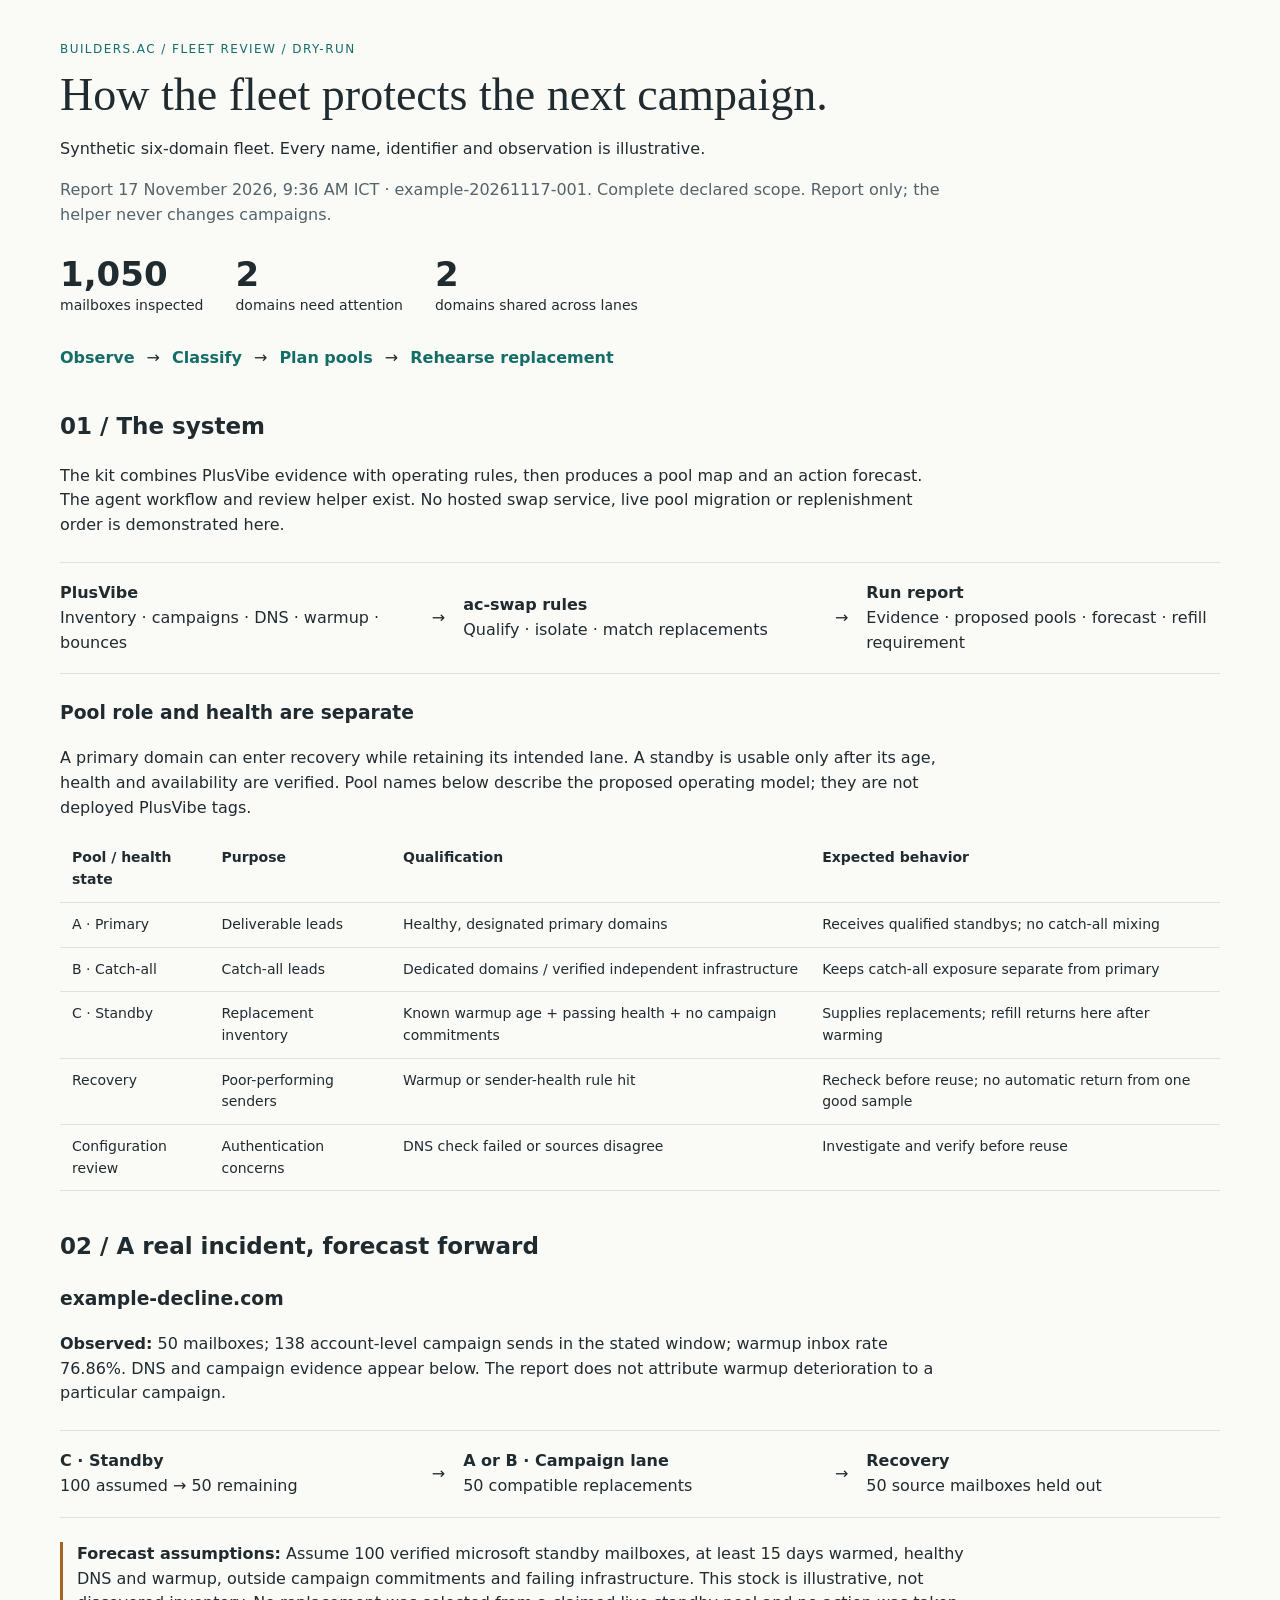
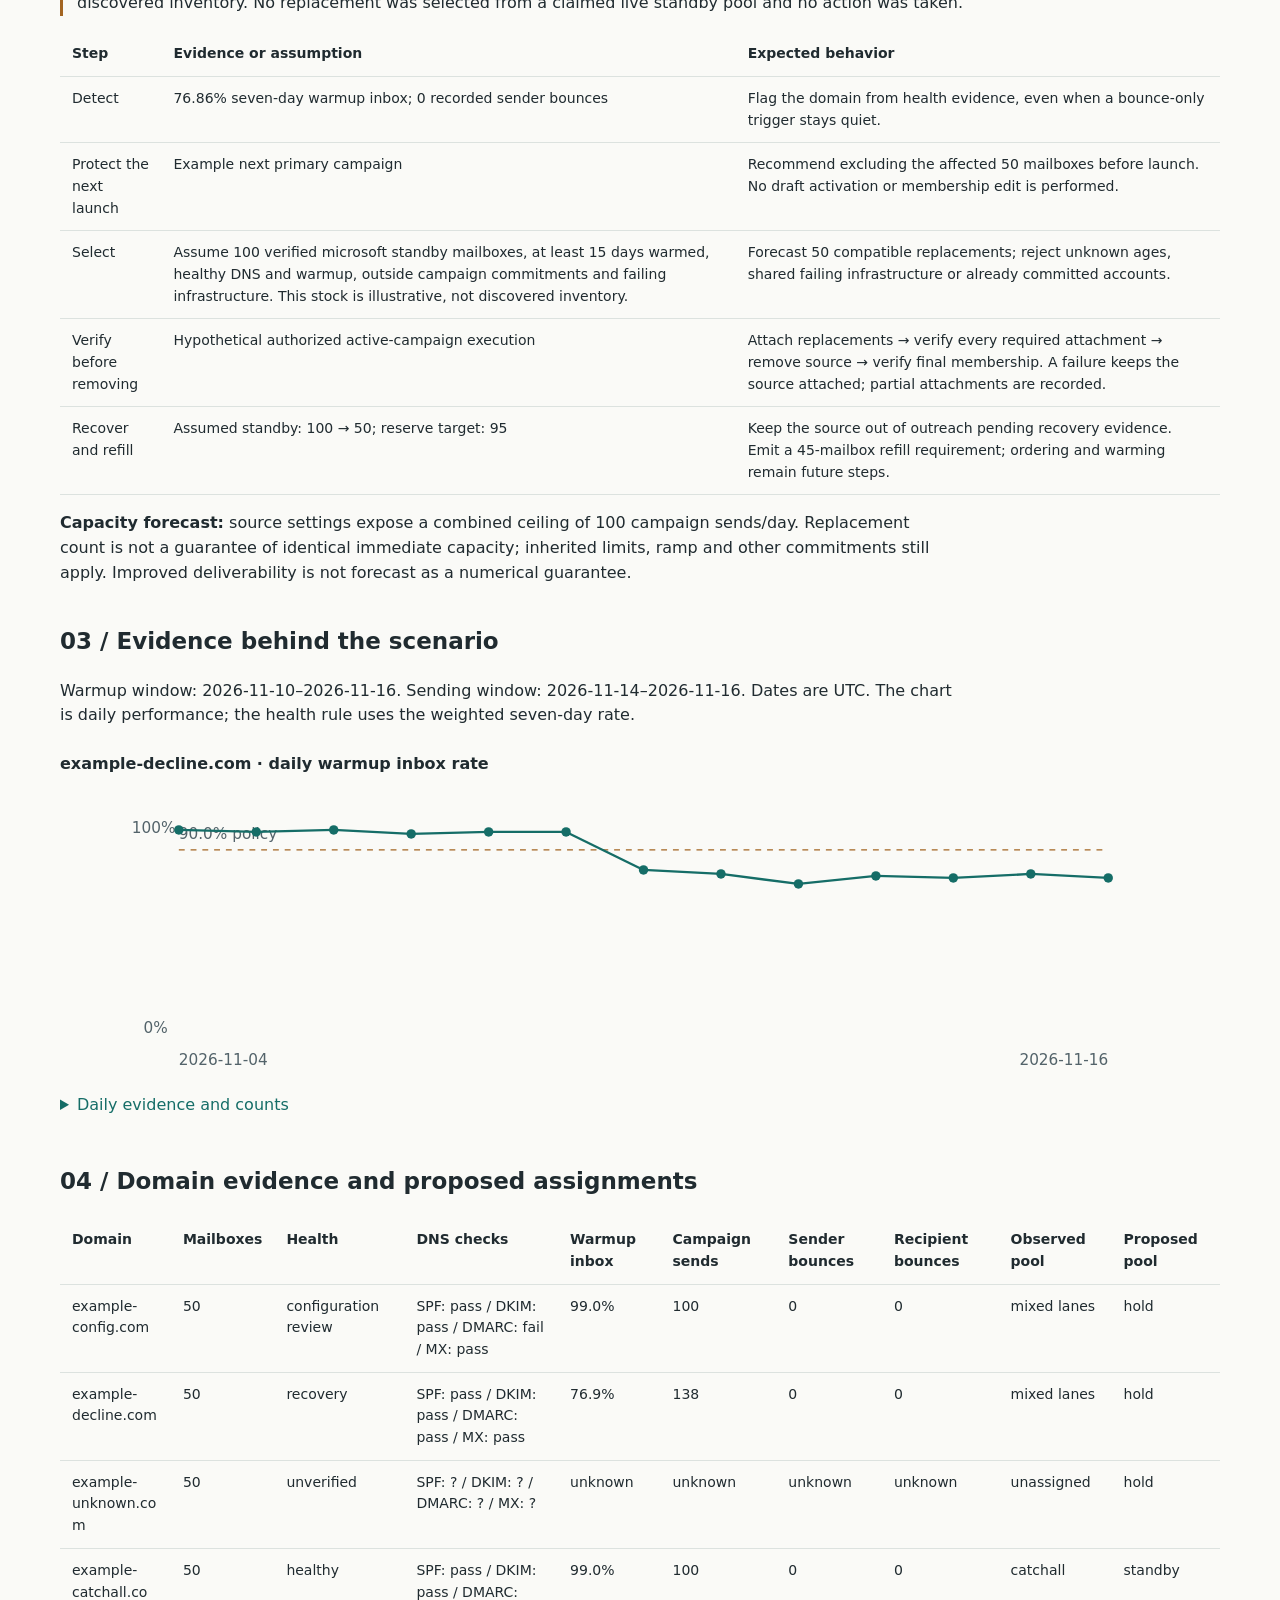
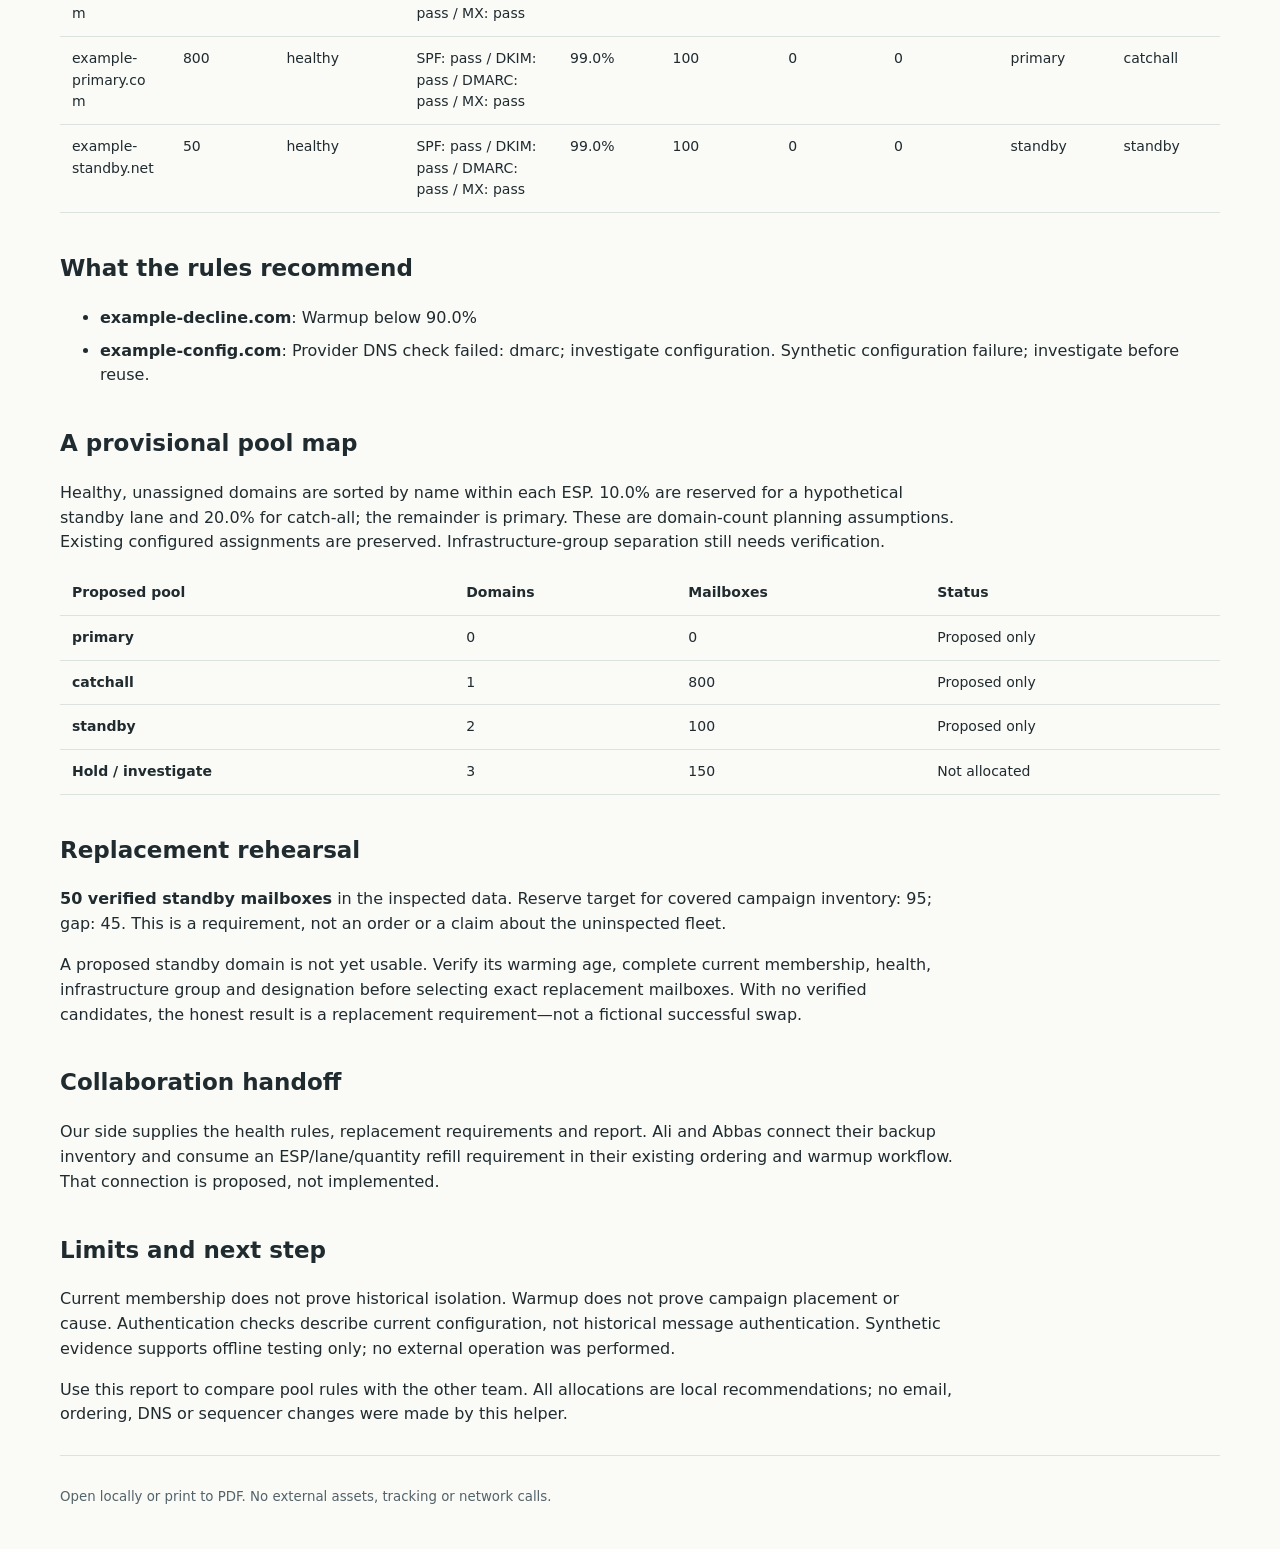
==== examples/swap/report.html @ 06187359 "feat(ac-swap): simplify fleet reviews and forecast reporting" ====
<!doctype html><html lang="en"><head><meta charset="utf-8"><meta name="viewport" content="width=device-width,initial-scale=1"><meta http-equiv="Content-Security-Policy" content="default-src 'none'; style-src 'unsafe-inline'; img-src data:; base-uri 'none'"><title>Fleet review · example-20261117-001</title><style>body{font:16px/1.55 system-ui,sans-serif;color:#202b30;background:#fafaf7;margin:0}main{max-width:1160px;margin:auto;padding:40px 24px}h1{font-size:clamp(28px,5vw,46px);line-height:1.15;margin:10px 0 16px}h2{margin-top:38px;font-size:23px}h1{font-family:Georgia,serif;font-weight:500}.system-flow{display:flex;align-items:center;gap:18px;flex-wrap:wrap;margin:24px 0;padding:18px 0;border-top:1px solid #dce2df;border-bottom:1px solid #dce2df}.system-flow div{flex:1;min-width:190px}.assumption{border-left:3px solid #a36522;padding-left:14px}p{max-width:88ch}small,.muted{color:#53636a}.label{font-size:12px;text-transform:uppercase;letter-spacing:.12em;color:#156d67}.metrics{display:flex;gap:32px;flex-wrap:wrap;margin:28px 0}.metrics strong{display:block;font-size:34px;line-height:1.1}.metrics span{font-size:14px}table{border-collapse:collapse;width:100%;font-size:14px;text-align:left}th,td{padding:11px 12px;border-bottom:1px solid #dce2df;vertical-align:top}th{font-weight:600}td:first-child{overflow-wrap:anywhere}.table-wrap{overflow-x:auto}figure{margin:24px 0}figcaption{font-weight:600}svg{width:100%;height:auto;max-height:300px}svg text{font:13px system-ui;fill:#53636a}.flow{display:flex;gap:12px;flex-wrap:wrap;align-items:center;margin:20px 0}.flow b{color:#156d67}li{margin-bottom:8px}summary{cursor:pointer;color:#156d67;padding:8px 0}a{color:#156d67}hr{border:0;border-top:1px solid #dce2df;margin:28px 0}@media(max-width:600px){main{padding:24px 14px}.metrics{gap:20px}th,td{padding:8px}svg text{font-size:15px}}@media print{body{background:white}main{padding:0}.table-wrap{overflow:visible}table{font-size:10px}th,td{padding:5px}details{display:block}}</style></head><body><main><div class="label">builders.ac / fleet review / dry-run</div><h1>How the fleet protects the next campaign.</h1><p>Synthetic six-domain fleet. Every name, identifier and observation is illustrative.</p><p class="muted">Report 17 November 2026, 9:36 AM ICT · example-20261117-001. Complete declared scope. Report only; the helper never changes campaigns.</p><div class="metrics"><div><strong>1,050</strong><span>mailboxes inspected</span></div><div><strong>2</strong><span>domains need attention</span></div><div><strong>2</strong><span>domains shared across lanes</span></div></div><div class="flow"><b>Observe</b><span>→</span><b>Classify</b><span>→</span><b>Plan pools</b><span>→</span><b>Rehearse replacement</b></div><section id="system"><h2>01 / The system</h2><p>The kit combines PlusVibe evidence with operating rules, then produces a pool map and an action forecast. The agent workflow and review helper exist. No hosted swap service, live pool migration or replenishment order is demonstrated here.</p><div class="system-flow" aria-label="System flow"><div><b>PlusVibe</b><br>Inventory · campaigns · DNS · warmup · bounces</div><span aria-hidden="true">→</span><div><b>ac-swap rules</b><br>Qualify · isolate · match replacements</div><span aria-hidden="true">→</span><div><b>Run report</b><br>Evidence · proposed pools · forecast · refill requirement</div></div><h3>Pool role and health are separate</h3><p>A primary domain can enter recovery while retaining its intended lane. A standby is usable only after its age, health and availability are verified. Pool names below describe the proposed operating model; they are not deployed PlusVibe tags.</p><div class="table-wrap"><table><thead><tr><th>Pool / health state</th><th>Purpose</th><th>Qualification</th><th>Expected behavior</th></tr></thead><tbody><tr><td>A · Primary</td><td>Deliverable leads</td><td>Healthy, designated primary domains</td><td>Receives qualified standbys; no catch-all mixing</td></tr><tr><td>B · Catch-all</td><td>Catch-all leads</td><td>Dedicated domains / verified independent infrastructure</td><td>Keeps catch-all exposure separate from primary</td></tr><tr><td>C · Standby</td><td>Replacement inventory</td><td>Known warmup age + passing health + no campaign commitments</td><td>Supplies replacements; refill returns here after warming</td></tr><tr><td>Recovery</td><td>Poor-performing senders</td><td>Warmup or sender-health rule hit</td><td>Recheck before reuse; no automatic return from one good sample</td></tr><tr><td>Configuration review</td><td>Authentication concerns</td><td>DNS check failed or sources disagree</td><td>Investigate and verify before reuse</td></tr></tbody></table></div></section><section id="scenario"><h2>02 / A real incident, forecast forward</h2><h3>example-decline.com</h3><p><strong>Observed:</strong> 50 mailboxes; 138 account-level campaign sends in the stated window; warmup inbox rate 76.86%. DNS and campaign evidence appear below. The report does not attribute warmup deterioration to a particular campaign.</p><div class="system-flow" aria-label="Forecast pool transitions"><div><b>C · Standby</b><br>100 assumed → 50 remaining</div><span aria-hidden="true">→</span><div><b>A or B · Campaign lane</b><br>50 compatible replacements</div><span aria-hidden="true">→</span><div><b>Recovery</b><br>50 source mailboxes held out</div></div><p class="assumption"><strong>Forecast assumptions:</strong> Assume 100 verified microsoft standby mailboxes, at least 15 days warmed, healthy DNS and warmup, outside campaign commitments and failing infrastructure. This stock is illustrative, not discovered inventory. No replacement was selected from a claimed live standby pool and no action was taken.</p><div class="table-wrap"><table><thead><tr><th>Step</th><th>Evidence or assumption</th><th>Expected behavior</th></tr></thead><tbody><tr><td>Detect</td><td>76.86% seven-day warmup inbox; 0 recorded sender bounces</td><td>Flag the domain from health evidence, even when a bounce-only trigger stays quiet.</td></tr><tr><td>Protect the next launch</td><td>Example next primary campaign</td><td>Recommend excluding the affected 50 mailboxes before launch. No draft activation or membership edit is performed.</td></tr><tr><td>Select</td><td>Assume 100 verified microsoft standby mailboxes, at least 15 days warmed, healthy DNS and warmup, outside campaign commitments and failing infrastructure. This stock is illustrative, not discovered inventory.</td><td>Forecast 50 compatible replacements; reject unknown ages, shared failing infrastructure or already committed accounts.</td></tr><tr><td>Verify before removing</td><td>Hypothetical authorized active-campaign execution</td><td>Attach replacements → verify every required attachment → remove source → verify final membership. A failure keeps the source attached; partial attachments are recorded.</td></tr><tr><td>Recover and refill</td><td>Assumed standby: 100 → 50; reserve target: 95</td><td>Keep the source out of outreach pending recovery evidence. Emit a 45-mailbox refill requirement; ordering and warming remain future steps.</td></tr></tbody></table></div><p><strong>Capacity forecast:</strong> source settings expose a combined ceiling of 100 campaign sends/day. Replacement count is not a guarantee of identical immediate capacity; inherited limits, ramp and other commitments still apply. Improved deliverability is not forecast as a numerical guarantee.</p></section><h2>03 / Evidence behind the scenario</h2><p>Warmup window: 2026-11-10–2026-11-16. Sending window: 2026-11-14–2026-11-16. Dates are UTC. The chart is daily performance; the health rule uses the weighted seven-day rate.</p><figure><figcaption>example-decline.com · daily warmup inbox rate</figcaption><svg viewBox="0 0 880 255" role="img" aria-label="example-decline.com daily warmup inbox rate; dashed line is the policy threshold"><line x1="48" y1="62" x2="838" y2="62" stroke="#a36522" stroke-dasharray="5 5"/><text x="48" y="53">90.0% policy</text><text x="8" y="48">100%</text><text x="18" y="218">0%</text><line x1="48" y1="45" x2="113.83333333333333" y2="46.69999999999999" stroke="#156d67" stroke-width="2"/><line x1="113.83333333333333" y1="46.69999999999999" x2="179.66666666666666" y2="45" stroke="#156d67" stroke-width="2"/><line x1="179.66666666666666" y1="45" x2="245.5" y2="48.400000000000006" stroke="#156d67" stroke-width="2"/><line x1="245.5" y1="48.400000000000006" x2="311.3333333333333" y2="46.69999999999999" stroke="#156d67" stroke-width="2"/><line x1="311.3333333333333" y1="46.69999999999999" x2="377.1666666666667" y2="46.69999999999999" stroke="#156d67" stroke-width="2"/><line x1="377.1666666666667" y1="46.69999999999999" x2="443" y2="79" stroke="#156d67" stroke-width="2"/><line x1="443" y1="79" x2="508.83333333333337" y2="82.4" stroke="#156d67" stroke-width="2"/><line x1="508.83333333333337" y1="82.4" x2="574.6666666666666" y2="90.9" stroke="#156d67" stroke-width="2"/><line x1="574.6666666666666" y1="90.9" x2="640.5" y2="84.1" stroke="#156d67" stroke-width="2"/><line x1="640.5" y1="84.1" x2="706.3333333333334" y2="85.80000000000001" stroke="#156d67" stroke-width="2"/><line x1="706.3333333333334" y1="85.80000000000001" x2="772.1666666666666" y2="82.4" stroke="#156d67" stroke-width="2"/><line x1="772.1666666666666" y1="82.4" x2="838" y2="85.80000000000001" stroke="#156d67" stroke-width="2"/><circle cx="48" cy="45" r="4" fill="#156d67"><title>2026-11-04: 100.0%; 500 inbox, 0 spam</title></circle><circle cx="113.83333333333333" cy="46.69999999999999" r="4" fill="#156d67"><title>2026-11-05: 99.0%; 495 inbox, 5 spam</title></circle><circle cx="179.66666666666666" cy="45" r="4" fill="#156d67"><title>2026-11-06: 100.0%; 500 inbox, 0 spam</title></circle><circle cx="245.5" cy="48.400000000000006" r="4" fill="#156d67"><title>2026-11-07: 98.0%; 490 inbox, 10 spam</title></circle><circle cx="311.3333333333333" cy="46.69999999999999" r="4" fill="#156d67"><title>2026-11-08: 99.0%; 495 inbox, 5 spam</title></circle><circle cx="377.1666666666667" cy="46.69999999999999" r="4" fill="#156d67"><title>2026-11-09: 99.0%; 495 inbox, 5 spam</title></circle><circle cx="443" cy="79" r="4" fill="#156d67"><title>2026-11-10: 80.0%; 400 inbox, 100 spam</title></circle><circle cx="508.83333333333337" cy="82.4" r="4" fill="#156d67"><title>2026-11-11: 78.0%; 390 inbox, 110 spam</title></circle><circle cx="574.6666666666666" cy="90.9" r="4" fill="#156d67"><title>2026-11-12: 73.0%; 365 inbox, 135 spam</title></circle><circle cx="640.5" cy="84.1" r="4" fill="#156d67"><title>2026-11-13: 77.0%; 385 inbox, 115 spam</title></circle><circle cx="706.3333333333334" cy="85.80000000000001" r="4" fill="#156d67"><title>2026-11-14: 76.0%; 380 inbox, 120 spam</title></circle><circle cx="772.1666666666666" cy="82.4" r="4" fill="#156d67"><title>2026-11-15: 78.0%; 390 inbox, 110 spam</title></circle><circle cx="838" cy="85.80000000000001" r="4" fill="#156d67"><title>2026-11-16: 76.0%; 380 inbox, 120 spam</title></circle><text x="48" y="245">2026-11-04</text><text x="838" y="245" text-anchor="end">2026-11-16</text></svg><details><summary>Daily evidence and counts</summary><table><thead><tr><th>Date UTC</th><th>Inbox</th><th>Spam</th><th>Unclassified</th><th>Inbox rate</th></tr></thead><tbody><tr><td>2026-11-04</td><td>500</td><td>0</td><td>0</td><td>100.0%</td></tr><tr><td>2026-11-05</td><td>495</td><td>5</td><td>0</td><td>99.0%</td></tr><tr><td>2026-11-06</td><td>500</td><td>0</td><td>0</td><td>100.0%</td></tr><tr><td>2026-11-07</td><td>490</td><td>10</td><td>0</td><td>98.0%</td></tr><tr><td>2026-11-08</td><td>495</td><td>5</td><td>0</td><td>99.0%</td></tr><tr><td>2026-11-09</td><td>495</td><td>5</td><td>0</td><td>99.0%</td></tr><tr><td>2026-11-10</td><td>400</td><td>100</td><td>0</td><td>80.0%</td></tr><tr><td>2026-11-11</td><td>390</td><td>110</td><td>0</td><td>78.0%</td></tr><tr><td>2026-11-12</td><td>365</td><td>135</td><td>0</td><td>73.0%</td></tr><tr><td>2026-11-13</td><td>385</td><td>115</td><td>0</td><td>77.0%</td></tr><tr><td>2026-11-14</td><td>380</td><td>120</td><td>0</td><td>76.0%</td></tr><tr><td>2026-11-15</td><td>390</td><td>110</td><td>0</td><td>78.0%</td></tr><tr><td>2026-11-16</td><td>380</td><td>120</td><td>0</td><td>76.0%</td></tr></tbody></table></details></figure><h2>04 / Domain evidence and proposed assignments</h2><div class="table-wrap"><table><thead><tr><th>Domain</th><th>Mailboxes</th><th>Health</th><th>DNS checks</th><th>Warmup inbox</th><th>Campaign sends</th><th>Sender bounces</th><th>Recipient bounces</th><th>Observed pool</th><th>Proposed pool</th></tr></thead><tbody><tr><td>example-config.com</td><td>50</td><td>configuration review</td><td>SPF: pass / DKIM: pass / DMARC: fail / MX: pass</td><td>99.0%</td><td>100</td><td>0</td><td>0</td><td>mixed lanes</td><td>hold</td></tr><tr><td>example-decline.com</td><td>50</td><td>recovery</td><td>SPF: pass / DKIM: pass / DMARC: pass / MX: pass</td><td>76.9%</td><td>138</td><td>0</td><td>0</td><td>mixed lanes</td><td>hold</td></tr><tr><td>example-unknown.com</td><td>50</td><td>unverified</td><td>SPF: ? / DKIM: ? / DMARC: ? / MX: ?</td><td>unknown</td><td>unknown</td><td>unknown</td><td>unknown</td><td>unassigned</td><td>hold</td></tr><tr><td>example-catchall.com</td><td>50</td><td>healthy</td><td>SPF: pass / DKIM: pass / DMARC: pass / MX: pass</td><td>99.0%</td><td>100</td><td>0</td><td>0</td><td>catchall</td><td>standby</td></tr><tr><td>example-primary.com</td><td>800</td><td>healthy</td><td>SPF: pass / DKIM: pass / DMARC: pass / MX: pass</td><td>99.0%</td><td>100</td><td>0</td><td>0</td><td>primary</td><td>catchall</td></tr><tr><td>example-standby.net</td><td>50</td><td>healthy</td><td>SPF: pass / DKIM: pass / DMARC: pass / MX: pass</td><td>99.0%</td><td>100</td><td>0</td><td>0</td><td>standby</td><td>standby</td></tr></tbody></table></div><h2>What the rules recommend</h2><ul><li><strong>example-decline.com</strong>: Warmup below 90.0%</li><li><strong>example-config.com</strong>: Provider DNS check failed: dmarc; investigate configuration. Synthetic configuration failure; investigate before reuse.</li></ul><h2>A provisional pool map</h2><p>Healthy, unassigned domains are sorted by name within each ESP. 10.0% are reserved for a hypothetical standby lane and 20.0% for catch-all; the remainder is primary. These are domain-count planning assumptions. Existing configured assignments are preserved. Infrastructure-group separation still needs verification.</p><table><thead><tr><th>Proposed pool</th><th>Domains</th><th>Mailboxes</th><th>Status</th></tr></thead><tbody><tr><th>primary</th><td>0</td><td>0</td><td>Proposed only</td></tr><tr><th>catchall</th><td>1</td><td>800</td><td>Proposed only</td></tr><tr><th>standby</th><td>2</td><td>100</td><td>Proposed only</td></tr><tr><th>Hold / investigate</th><td>3</td><td>150</td><td>Not allocated</td></tr></tbody></table><h2>Replacement rehearsal</h2><p><strong>50 verified standby mailboxes</strong> in the inspected data. Reserve target for covered campaign inventory: 95; gap: 45. This is a requirement, not an order or a claim about the uninspected fleet.</p><p>A proposed standby domain is not yet usable. Verify its warming age, complete current membership, health, infrastructure group and designation before selecting exact replacement mailboxes. With no verified candidates, the honest result is a replacement requirement—not a fictional successful swap.</p><h2>Collaboration handoff</h2><p>Our side supplies the health rules, replacement requirements and report. Ali and Abbas connect their backup inventory and consume an ESP/lane/quantity refill requirement in their existing ordering and warmup workflow. That connection is proposed, not implemented.</p><h2>Limits and next step</h2><p>Current membership does not prove historical isolation. Warmup does not prove campaign placement or cause. Authentication checks describe current configuration, not historical message authentication. Synthetic evidence supports offline testing only; no external operation was performed.</p><p>Use this report to compare pool rules with the other team. All allocations are local recommendations; no email, ordering, DNS or sequencer changes were made by this helper.</p><hr><small>Open locally or print to PDF. No external assets, tracking or network calls.</small></main></body></html>
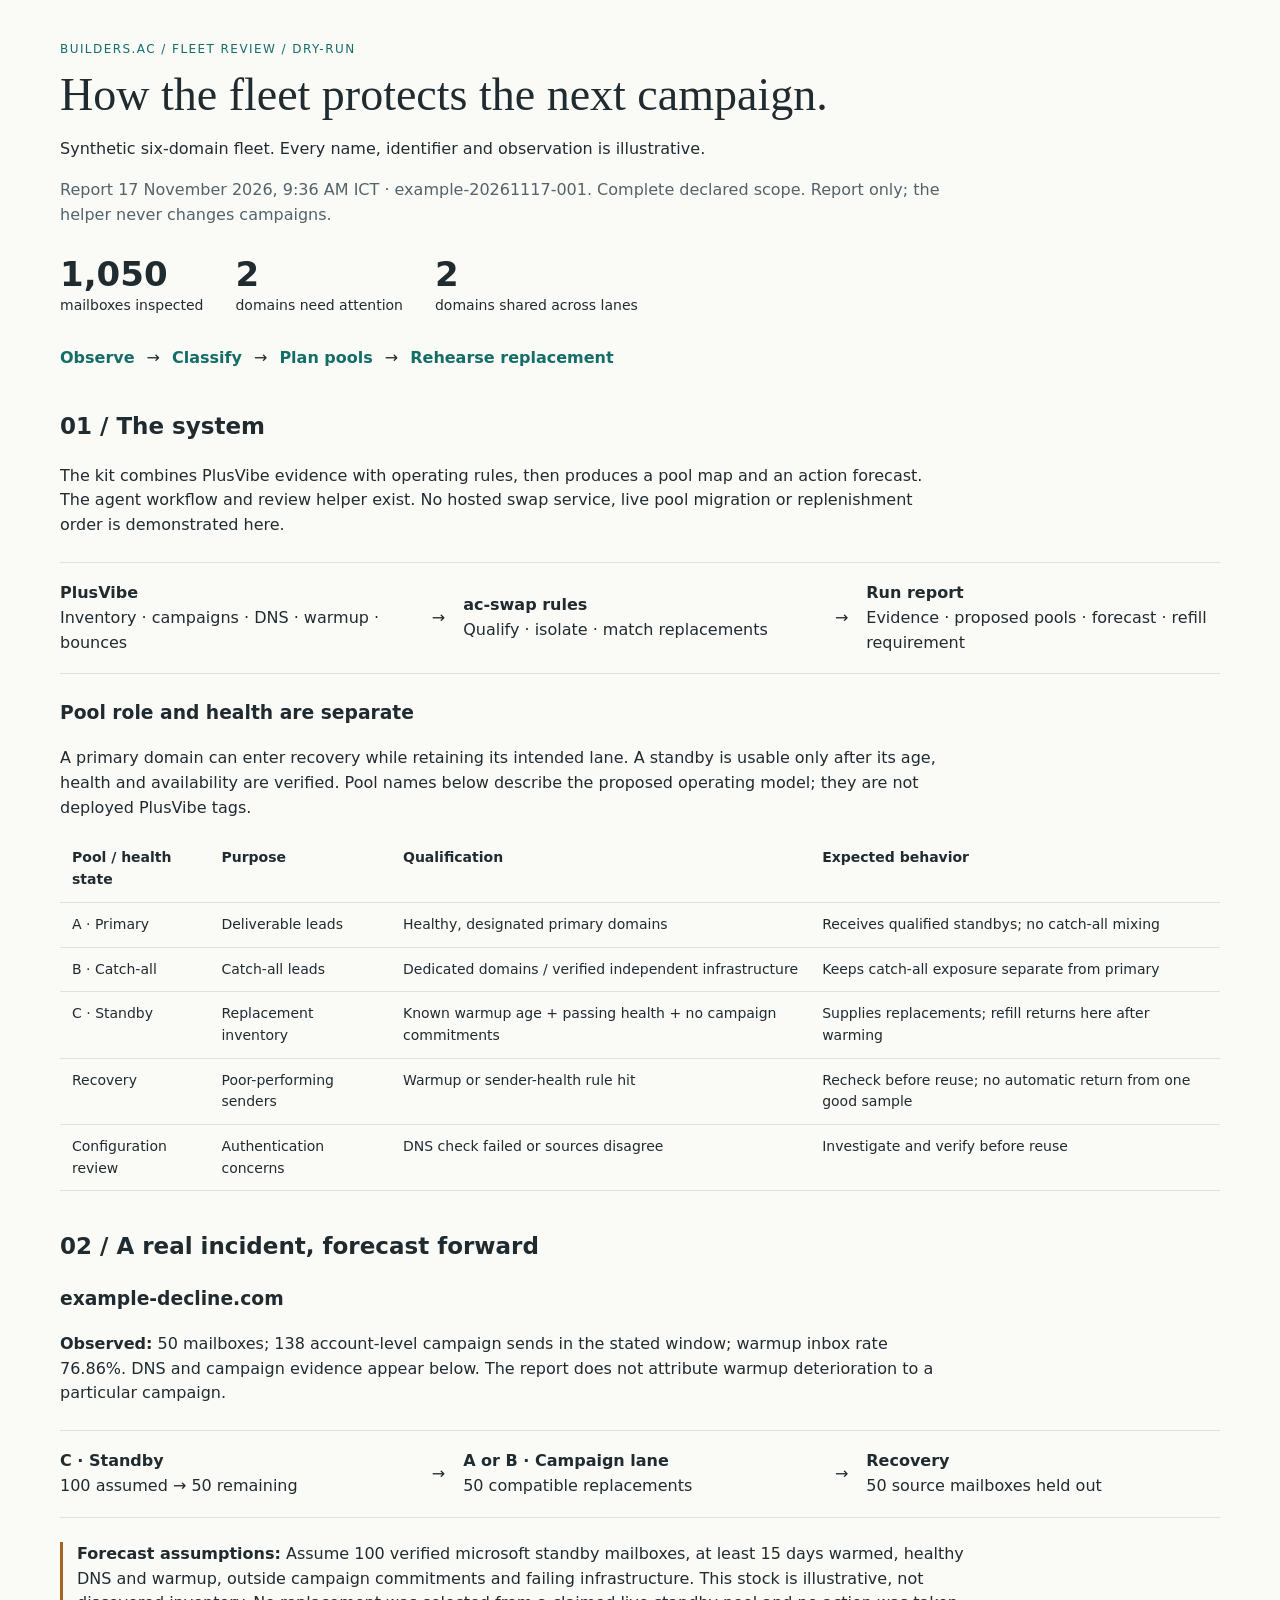
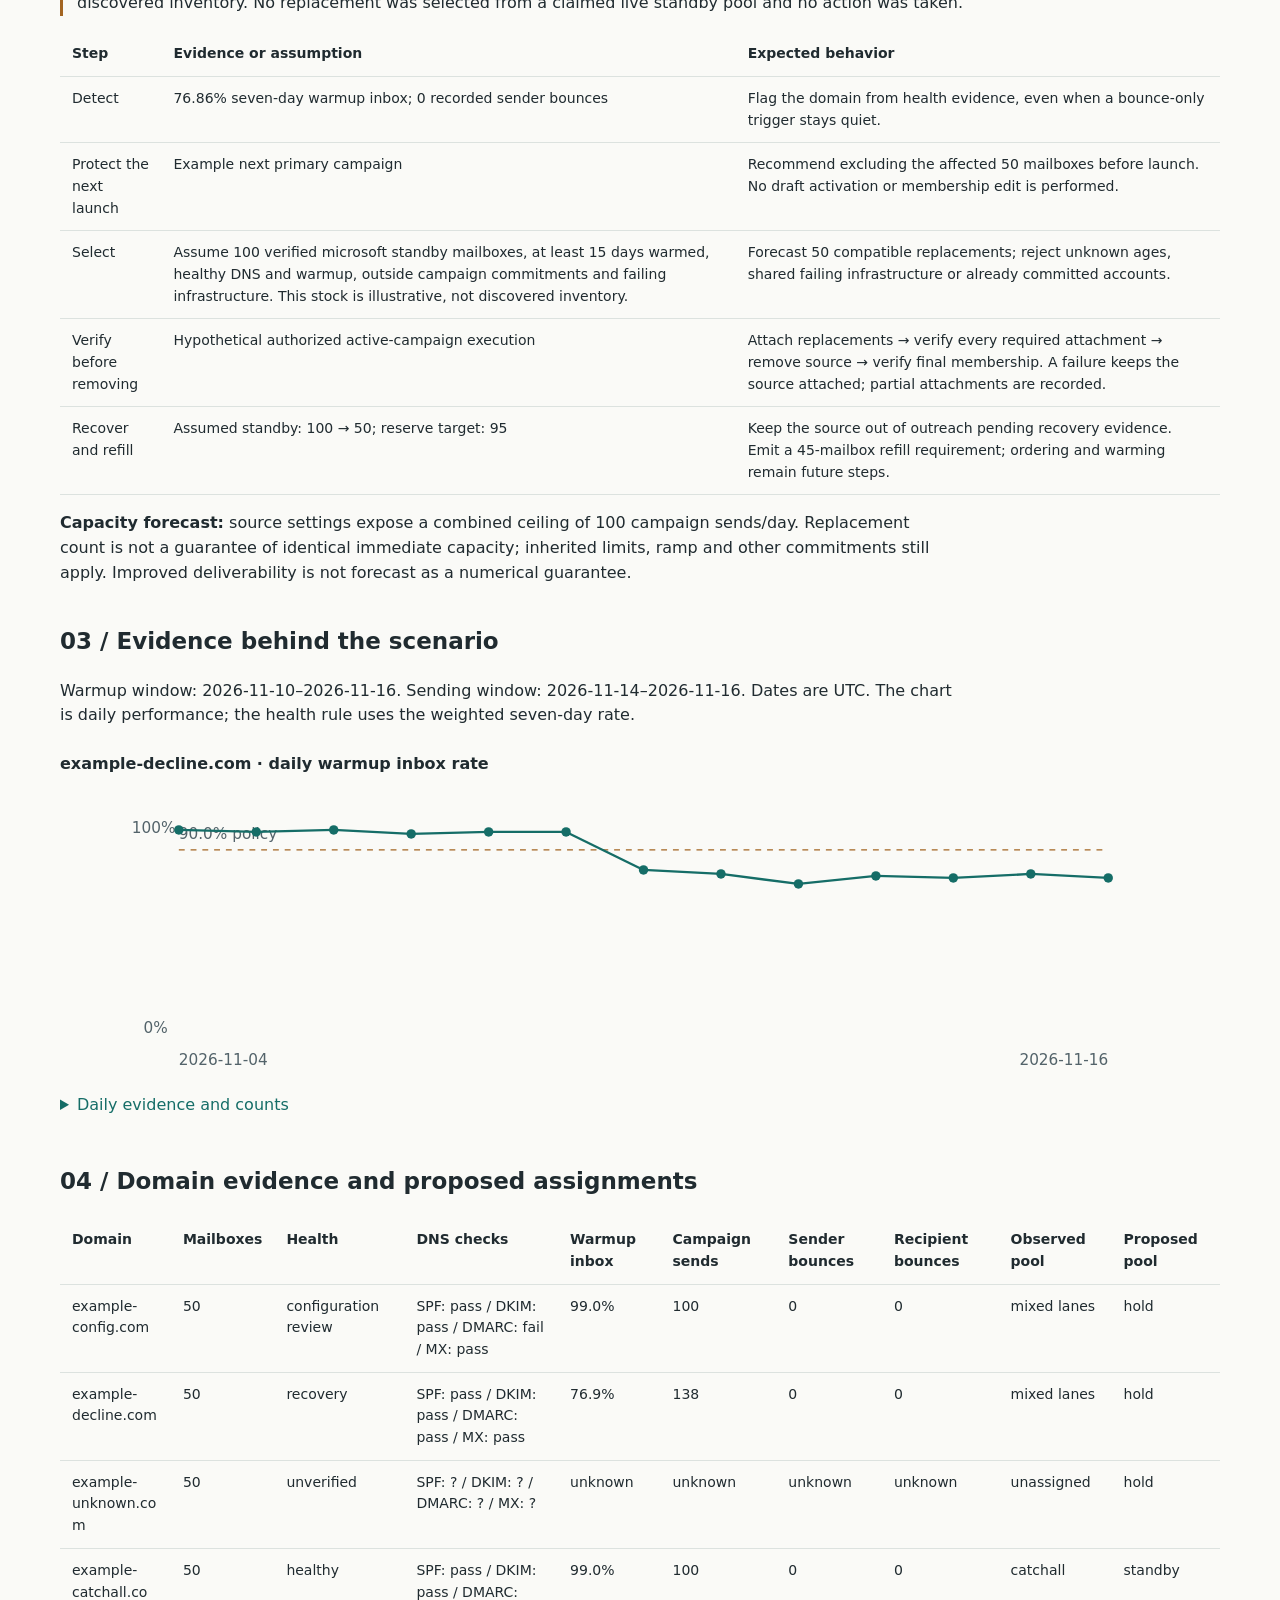
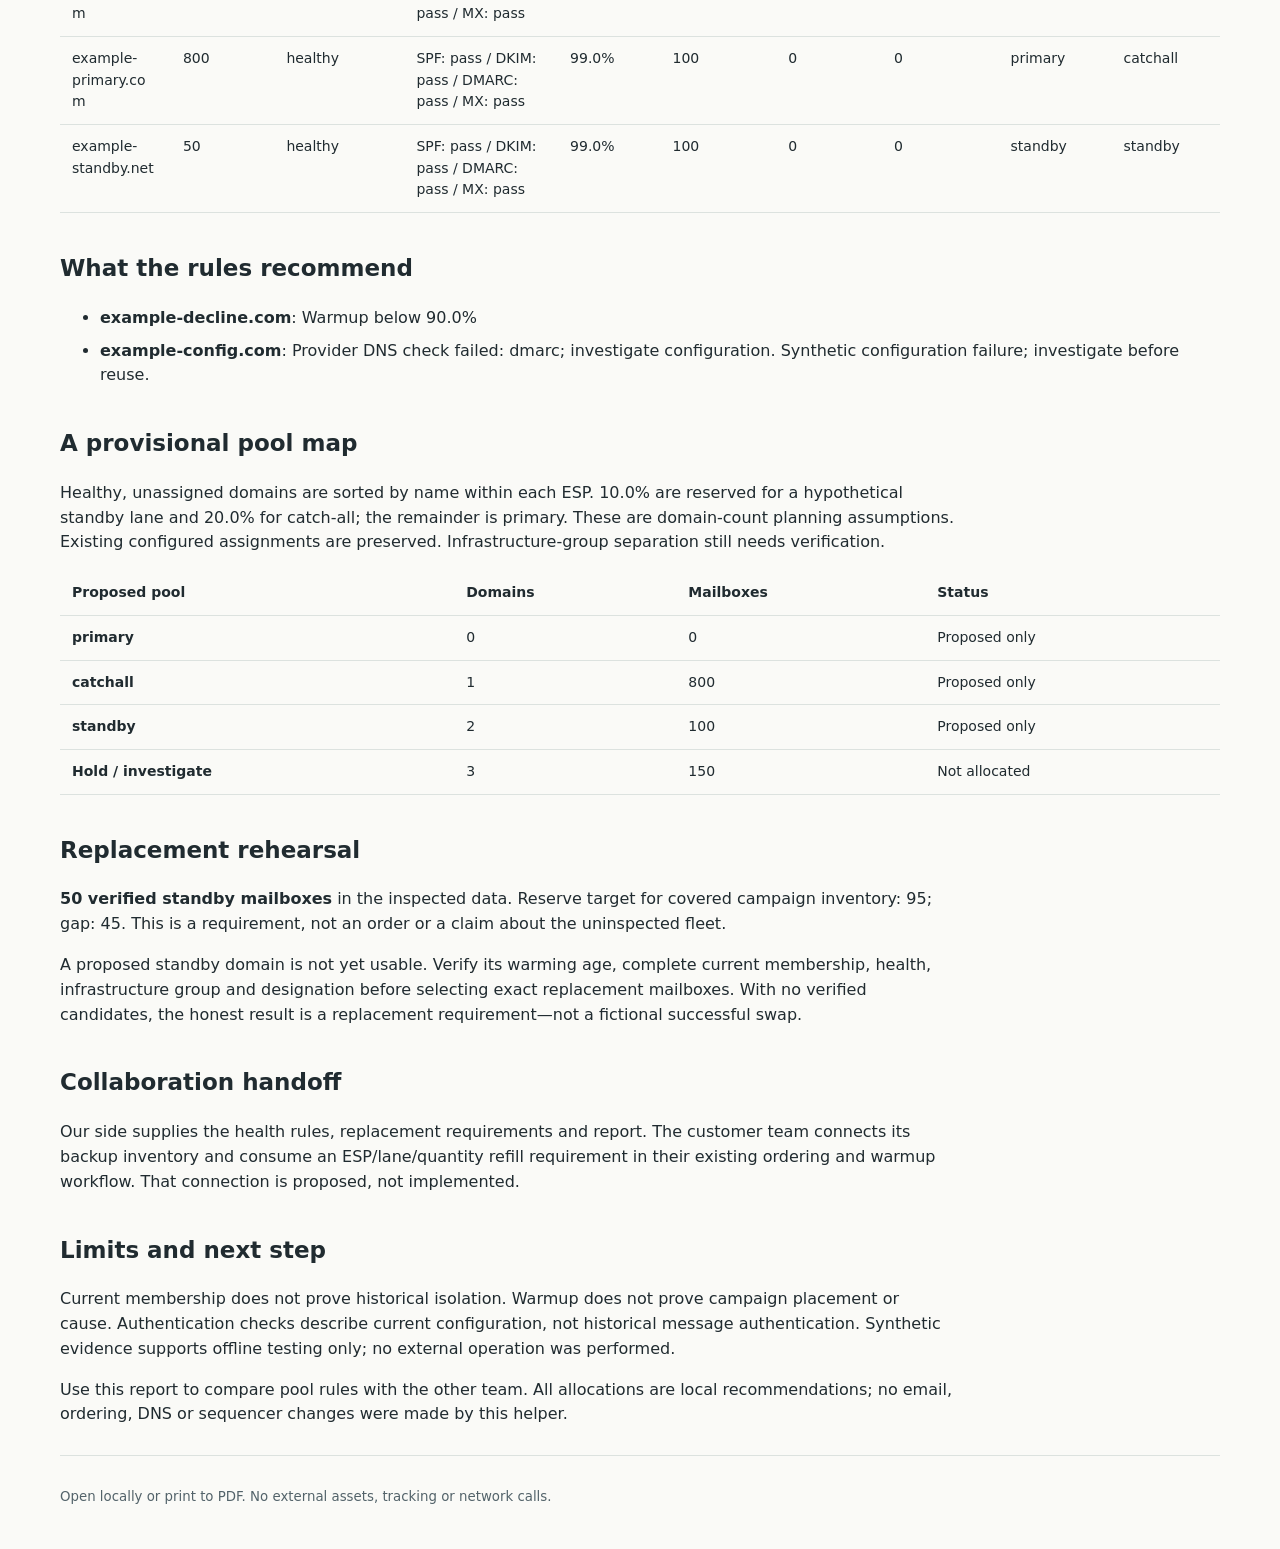
==== commit 7a5be8ca: "feat(ac-swap): present an executable Markdown simulation walkthrough" ====
--- a/examples/swap/report.html
+++ b/examples/swap/report.html
@@ -1 +1 @@
-<!doctype html><html lang="en"><head><meta charset="utf-8"><meta name="viewport" content="width=device-width,initial-scale=1"><meta http-equiv="Content-Security-Policy" content="default-src 'none'; style-src 'unsafe-inline'; img-src data:; base-uri 'none'"><title>Fleet review · example-20261117-001</title><style>body{font:16px/1.55 system-ui,sans-serif;color:#202b30;background:#fafaf7;margin:0}main{max-width:1160px;margin:auto;padding:40px 24px}h1{font-size:clamp(28px,5vw,46px);line-height:1.15;margin:10px 0 16px}h2{margin-top:38px;font-size:23px}h1{font-family:Georgia,serif;font-weight:500}.system-flow{display:flex;align-items:center;gap:18px;flex-wrap:wrap;margin:24px 0;padding:18px 0;border-top:1px solid #dce2df;border-bottom:1px solid #dce2df}.system-flow div{flex:1;min-width:190px}.assumption{border-left:3px solid #a36522;padding-left:14px}p{max-width:88ch}small,.muted{color:#53636a}.label{font-size:12px;text-transform:uppercase;letter-spacing:.12em;color:#156d67}.metrics{display:flex;gap:32px;flex-wrap:wrap;margin:28px 0}.metrics strong{display:block;font-size:34px;line-height:1.1}.metrics span{font-size:14px}table{border-collapse:collapse;width:100%;font-size:14px;text-align:left}th,td{padding:11px 12px;border-bottom:1px solid #dce2df;vertical-align:top}th{font-weight:600}td:first-child{overflow-wrap:anywhere}.table-wrap{overflow-x:auto}figure{margin:24px 0}figcaption{font-weight:600}svg{width:100%;height:auto;max-height:300px}svg text{font:13px system-ui;fill:#53636a}.flow{display:flex;gap:12px;flex-wrap:wrap;align-items:center;margin:20px 0}.flow b{color:#156d67}li{margin-bottom:8px}summary{cursor:pointer;color:#156d67;padding:8px 0}a{color:#156d67}hr{border:0;border-top:1px solid #dce2df;margin:28px 0}@media(max-width:600px){main{padding:24px 14px}.metrics{gap:20px}th,td{padding:8px}svg text{font-size:15px}}@media print{body{background:white}main{padding:0}.table-wrap{overflow:visible}table{font-size:10px}th,td{padding:5px}details{display:block}}</style></head><body><main><div class="label">builders.ac / fleet review / dry-run</div><h1>How the fleet protects the next campaign.</h1><p>Synthetic six-domain fleet. Every name, identifier and observation is illustrative.</p><p class="muted">Report 17 November 2026, 9:36 AM ICT · example-20261117-001. Complete declared scope. Report only; the helper never changes campaigns.</p><div class="metrics"><div><strong>1,050</strong><span>mailboxes inspected</span></div><div><strong>2</strong><span>domains need attention</span></div><div><strong>2</strong><span>domains shared across lanes</span></div></div><div class="flow"><b>Observe</b><span>→</span><b>Classify</b><span>→</span><b>Plan pools</b><span>→</span><b>Rehearse replacement</b></div><section id="system"><h2>01 / The system</h2><p>The kit combines PlusVibe evidence with operating rules, then produces a pool map and an action forecast. The agent workflow and review helper exist. No hosted swap service, live pool migration or replenishment order is demonstrated here.</p><div class="system-flow" aria-label="System flow"><div><b>PlusVibe</b><br>Inventory · campaigns · DNS · warmup · bounces</div><span aria-hidden="true">→</span><div><b>ac-swap rules</b><br>Qualify · isolate · match replacements</div><span aria-hidden="true">→</span><div><b>Run report</b><br>Evidence · proposed pools · forecast · refill requirement</div></div><h3>Pool role and health are separate</h3><p>A primary domain can enter recovery while retaining its intended lane. A standby is usable only after its age, health and availability are verified. Pool names below describe the proposed operating model; they are not deployed PlusVibe tags.</p><div class="table-wrap"><table><thead><tr><th>Pool / health state</th><th>Purpose</th><th>Qualification</th><th>Expected behavior</th></tr></thead><tbody><tr><td>A · Primary</td><td>Deliverable leads</td><td>Healthy, designated primary domains</td><td>Receives qualified standbys; no catch-all mixing</td></tr><tr><td>B · Catch-all</td><td>Catch-all leads</td><td>Dedicated domains / verified independent infrastructure</td><td>Keeps catch-all exposure separate from primary</td></tr><tr><td>C · Standby</td><td>Replacement inventory</td><td>Known warmup age + passing health + no campaign commitments</td><td>Supplies replacements; refill returns here after warming</td></tr><tr><td>Recovery</td><td>Poor-performing senders</td><td>Warmup or sender-health rule hit</td><td>Recheck before reuse; no automatic return from one good sample</td></tr><tr><td>Configuration review</td><td>Authentication concerns</td><td>DNS check failed or sources disagree</td><td>Investigate and verify before reuse</td></tr></tbody></table></div></section><section id="scenario"><h2>02 / A real incident, forecast forward</h2><h3>example-decline.com</h3><p><strong>Observed:</strong> 50 mailboxes; 138 account-level campaign sends in the stated window; warmup inbox rate 76.86%. DNS and campaign evidence appear below. The report does not attribute warmup deterioration to a particular campaign.</p><div class="system-flow" aria-label="Forecast pool transitions"><div><b>C · Standby</b><br>100 assumed → 50 remaining</div><span aria-hidden="true">→</span><div><b>A or B · Campaign lane</b><br>50 compatible replacements</div><span aria-hidden="true">→</span><div><b>Recovery</b><br>50 source mailboxes held out</div></div><p class="assumption"><strong>Forecast assumptions:</strong> Assume 100 verified microsoft standby mailboxes, at least 15 days warmed, healthy DNS and warmup, outside campaign commitments and failing infrastructure. This stock is illustrative, not discovered inventory. No replacement was selected from a claimed live standby pool and no action was taken.</p><div class="table-wrap"><table><thead><tr><th>Step</th><th>Evidence or assumption</th><th>Expected behavior</th></tr></thead><tbody><tr><td>Detect</td><td>76.86% seven-day warmup inbox; 0 recorded sender bounces</td><td>Flag the domain from health evidence, even when a bounce-only trigger stays quiet.</td></tr><tr><td>Protect the next launch</td><td>Example next primary campaign</td><td>Recommend excluding the affected 50 mailboxes before launch. No draft activation or membership edit is performed.</td></tr><tr><td>Select</td><td>Assume 100 verified microsoft standby mailboxes, at least 15 days warmed, healthy DNS and warmup, outside campaign commitments and failing infrastructure. This stock is illustrative, not discovered inventory.</td><td>Forecast 50 compatible replacements; reject unknown ages, shared failing infrastructure or already committed accounts.</td></tr><tr><td>Verify before removing</td><td>Hypothetical authorized active-campaign execution</td><td>Attach replacements → verify every required attachment → remove source → verify final membership. A failure keeps the source attached; partial attachments are recorded.</td></tr><tr><td>Recover and refill</td><td>Assumed standby: 100 → 50; reserve target: 95</td><td>Keep the source out of outreach pending recovery evidence. Emit a 45-mailbox refill requirement; ordering and warming remain future steps.</td></tr></tbody></table></div><p><strong>Capacity forecast:</strong> source settings expose a combined ceiling of 100 campaign sends/day. Replacement count is not a guarantee of identical immediate capacity; inherited limits, ramp and other commitments still apply. Improved deliverability is not forecast as a numerical guarantee.</p></section><h2>03 / Evidence behind the scenario</h2><p>Warmup window: 2026-11-10–2026-11-16. Sending window: 2026-11-14–2026-11-16. Dates are UTC. The chart is daily performance; the health rule uses the weighted seven-day rate.</p><figure><figcaption>example-decline.com · daily warmup inbox rate</figcaption><svg viewBox="0 0 880 255" role="img" aria-label="example-decline.com daily warmup inbox rate; dashed line is the policy threshold"><line x1="48" y1="62" x2="838" y2="62" stroke="#a36522" stroke-dasharray="5 5"/><text x="48" y="53">90.0% policy</text><text x="8" y="48">100%</text><text x="18" y="218">0%</text><line x1="48" y1="45" x2="113.83333333333333" y2="46.69999999999999" stroke="#156d67" stroke-width="2"/><line x1="113.83333333333333" y1="46.69999999999999" x2="179.66666666666666" y2="45" stroke="#156d67" stroke-width="2"/><line x1="179.66666666666666" y1="45" x2="245.5" y2="48.400000000000006" stroke="#156d67" stroke-width="2"/><line x1="245.5" y1="48.400000000000006" x2="311.3333333333333" y2="46.69999999999999" stroke="#156d67" stroke-width="2"/><line x1="311.3333333333333" y1="46.69999999999999" x2="377.1666666666667" y2="46.69999999999999" stroke="#156d67" stroke-width="2"/><line x1="377.1666666666667" y1="46.69999999999999" x2="443" y2="79" stroke="#156d67" stroke-width="2"/><line x1="443" y1="79" x2="508.83333333333337" y2="82.4" stroke="#156d67" stroke-width="2"/><line x1="508.83333333333337" y1="82.4" x2="574.6666666666666" y2="90.9" stroke="#156d67" stroke-width="2"/><line x1="574.6666666666666" y1="90.9" x2="640.5" y2="84.1" stroke="#156d67" stroke-width="2"/><line x1="640.5" y1="84.1" x2="706.3333333333334" y2="85.80000000000001" stroke="#156d67" stroke-width="2"/><line x1="706.3333333333334" y1="85.80000000000001" x2="772.1666666666666" y2="82.4" stroke="#156d67" stroke-width="2"/><line x1="772.1666666666666" y1="82.4" x2="838" y2="85.80000000000001" stroke="#156d67" stroke-width="2"/><circle cx="48" cy="45" r="4" fill="#156d67"><title>2026-11-04: 100.0%; 500 inbox, 0 spam</title></circle><circle cx="113.83333333333333" cy="46.69999999999999" r="4" fill="#156d67"><title>2026-11-05: 99.0%; 495 inbox, 5 spam</title></circle><circle cx="179.66666666666666" cy="45" r="4" fill="#156d67"><title>2026-11-06: 100.0%; 500 inbox, 0 spam</title></circle><circle cx="245.5" cy="48.400000000000006" r="4" fill="#156d67"><title>2026-11-07: 98.0%; 490 inbox, 10 spam</title></circle><circle cx="311.3333333333333" cy="46.69999999999999" r="4" fill="#156d67"><title>2026-11-08: 99.0%; 495 inbox, 5 spam</title></circle><circle cx="377.1666666666667" cy="46.69999999999999" r="4" fill="#156d67"><title>2026-11-09: 99.0%; 495 inbox, 5 spam</title></circle><circle cx="443" cy="79" r="4" fill="#156d67"><title>2026-11-10: 80.0%; 400 inbox, 100 spam</title></circle><circle cx="508.83333333333337" cy="82.4" r="4" fill="#156d67"><title>2026-11-11: 78.0%; 390 inbox, 110 spam</title></circle><circle cx="574.6666666666666" cy="90.9" r="4" fill="#156d67"><title>2026-11-12: 73.0%; 365 inbox, 135 spam</title></circle><circle cx="640.5" cy="84.1" r="4" fill="#156d67"><title>2026-11-13: 77.0%; 385 inbox, 115 spam</title></circle><circle cx="706.3333333333334" cy="85.80000000000001" r="4" fill="#156d67"><title>2026-11-14: 76.0%; 380 inbox, 120 spam</title></circle><circle cx="772.1666666666666" cy="82.4" r="4" fill="#156d67"><title>2026-11-15: 78.0%; 390 inbox, 110 spam</title></circle><circle cx="838" cy="85.80000000000001" r="4" fill="#156d67"><title>2026-11-16: 76.0%; 380 inbox, 120 spam</title></circle><text x="48" y="245">2026-11-04</text><text x="838" y="245" text-anchor="end">2026-11-16</text></svg><details><summary>Daily evidence and counts</summary><table><thead><tr><th>Date UTC</th><th>Inbox</th><th>Spam</th><th>Unclassified</th><th>Inbox rate</th></tr></thead><tbody><tr><td>2026-11-04</td><td>500</td><td>0</td><td>0</td><td>100.0%</td></tr><tr><td>2026-11-05</td><td>495</td><td>5</td><td>0</td><td>99.0%</td></tr><tr><td>2026-11-06</td><td>500</td><td>0</td><td>0</td><td>100.0%</td></tr><tr><td>2026-11-07</td><td>490</td><td>10</td><td>0</td><td>98.0%</td></tr><tr><td>2026-11-08</td><td>495</td><td>5</td><td>0</td><td>99.0%</td></tr><tr><td>2026-11-09</td><td>495</td><td>5</td><td>0</td><td>99.0%</td></tr><tr><td>2026-11-10</td><td>400</td><td>100</td><td>0</td><td>80.0%</td></tr><tr><td>2026-11-11</td><td>390</td><td>110</td><td>0</td><td>78.0%</td></tr><tr><td>2026-11-12</td><td>365</td><td>135</td><td>0</td><td>73.0%</td></tr><tr><td>2026-11-13</td><td>385</td><td>115</td><td>0</td><td>77.0%</td></tr><tr><td>2026-11-14</td><td>380</td><td>120</td><td>0</td><td>76.0%</td></tr><tr><td>2026-11-15</td><td>390</td><td>110</td><td>0</td><td>78.0%</td></tr><tr><td>2026-11-16</td><td>380</td><td>120</td><td>0</td><td>76.0%</td></tr></tbody></table></details></figure><h2>04 / Domain evidence and proposed assignments</h2><div class="table-wrap"><table><thead><tr><th>Domain</th><th>Mailboxes</th><th>Health</th><th>DNS checks</th><th>Warmup inbox</th><th>Campaign sends</th><th>Sender bounces</th><th>Recipient bounces</th><th>Observed pool</th><th>Proposed pool</th></tr></thead><tbody><tr><td>example-config.com</td><td>50</td><td>configuration review</td><td>SPF: pass / DKIM: pass / DMARC: fail / MX: pass</td><td>99.0%</td><td>100</td><td>0</td><td>0</td><td>mixed lanes</td><td>hold</td></tr><tr><td>example-decline.com</td><td>50</td><td>recovery</td><td>SPF: pass / DKIM: pass / DMARC: pass / MX: pass</td><td>76.9%</td><td>138</td><td>0</td><td>0</td><td>mixed lanes</td><td>hold</td></tr><tr><td>example-unknown.com</td><td>50</td><td>unverified</td><td>SPF: ? / DKIM: ? / DMARC: ? / MX: ?</td><td>unknown</td><td>unknown</td><td>unknown</td><td>unknown</td><td>unassigned</td><td>hold</td></tr><tr><td>example-catchall.com</td><td>50</td><td>healthy</td><td>SPF: pass / DKIM: pass / DMARC: pass / MX: pass</td><td>99.0%</td><td>100</td><td>0</td><td>0</td><td>catchall</td><td>standby</td></tr><tr><td>example-primary.com</td><td>800</td><td>healthy</td><td>SPF: pass / DKIM: pass / DMARC: pass / MX: pass</td><td>99.0%</td><td>100</td><td>0</td><td>0</td><td>primary</td><td>catchall</td></tr><tr><td>example-standby.net</td><td>50</td><td>healthy</td><td>SPF: pass / DKIM: pass / DMARC: pass / MX: pass</td><td>99.0%</td><td>100</td><td>0</td><td>0</td><td>standby</td><td>standby</td></tr></tbody></table></div><h2>What the rules recommend</h2><ul><li><strong>example-decline.com</strong>: Warmup below 90.0%</li><li><strong>example-config.com</strong>: Provider DNS check failed: dmarc; investigate configuration. Synthetic configuration failure; investigate before reuse.</li></ul><h2>A provisional pool map</h2><p>Healthy, unassigned domains are sorted by name within each ESP. 10.0% are reserved for a hypothetical standby lane and 20.0% for catch-all; the remainder is primary. These are domain-count planning assumptions. Existing configured assignments are preserved. Infrastructure-group separation still needs verification.</p><table><thead><tr><th>Proposed pool</th><th>Domains</th><th>Mailboxes</th><th>Status</th></tr></thead><tbody><tr><th>primary</th><td>0</td><td>0</td><td>Proposed only</td></tr><tr><th>catchall</th><td>1</td><td>800</td><td>Proposed only</td></tr><tr><th>standby</th><td>2</td><td>100</td><td>Proposed only</td></tr><tr><th>Hold / investigate</th><td>3</td><td>150</td><td>Not allocated</td></tr></tbody></table><h2>Replacement rehearsal</h2><p><strong>50 verified standby mailboxes</strong> in the inspected data. Reserve target for covered campaign inventory: 95; gap: 45. This is a requirement, not an order or a claim about the uninspected fleet.</p><p>A proposed standby domain is not yet usable. Verify its warming age, complete current membership, health, infrastructure group and designation before selecting exact replacement mailboxes. With no verified candidates, the honest result is a replacement requirement—not a fictional successful swap.</p><h2>Collaboration handoff</h2><p>Our side supplies the health rules, replacement requirements and report. Ali and Abbas connect their backup inventory and consume an ESP/lane/quantity refill requirement in their existing ordering and warmup workflow. That connection is proposed, not implemented.</p><h2>Limits and next step</h2><p>Current membership does not prove historical isolation. Warmup does not prove campaign placement or cause. Authentication checks describe current configuration, not historical message authentication. Synthetic evidence supports offline testing only; no external operation was performed.</p><p>Use this report to compare pool rules with the other team. All allocations are local recommendations; no email, ordering, DNS or sequencer changes were made by this helper.</p><hr><small>Open locally or print to PDF. No external assets, tracking or network calls.</small></main></body></html>
+<!doctype html><html lang="en"><head><meta charset="utf-8"><meta name="viewport" content="width=device-width,initial-scale=1"><meta http-equiv="Content-Security-Policy" content="default-src 'none'; style-src 'unsafe-inline'; img-src data:; base-uri 'none'"><title>Fleet review · example-20261117-001</title><style>body{font:16px/1.55 system-ui,sans-serif;color:#202b30;background:#fafaf7;margin:0}main{max-width:1160px;margin:auto;padding:40px 24px}h1{font-size:clamp(28px,5vw,46px);line-height:1.15;margin:10px 0 16px}h2{margin-top:38px;font-size:23px}h1{font-family:Georgia,serif;font-weight:500}.system-flow{display:flex;align-items:center;gap:18px;flex-wrap:wrap;margin:24px 0;padding:18px 0;border-top:1px solid #dce2df;border-bottom:1px solid #dce2df}.system-flow div{flex:1;min-width:190px}.assumption{border-left:3px solid #a36522;padding-left:14px}p{max-width:88ch}small,.muted{color:#53636a}.label{font-size:12px;text-transform:uppercase;letter-spacing:.12em;color:#156d67}.metrics{display:flex;gap:32px;flex-wrap:wrap;margin:28px 0}.metrics strong{display:block;font-size:34px;line-height:1.1}.metrics span{font-size:14px}table{border-collapse:collapse;width:100%;font-size:14px;text-align:left}th,td{padding:11px 12px;border-bottom:1px solid #dce2df;vertical-align:top}th{font-weight:600}td:first-child{overflow-wrap:anywhere}.table-wrap{overflow-x:auto}figure{margin:24px 0}figcaption{font-weight:600}svg{width:100%;height:auto;max-height:300px}svg text{font:13px system-ui;fill:#53636a}.flow{display:flex;gap:12px;flex-wrap:wrap;align-items:center;margin:20px 0}.flow b{color:#156d67}li{margin-bottom:8px}summary{cursor:pointer;color:#156d67;padding:8px 0}a{color:#156d67}hr{border:0;border-top:1px solid #dce2df;margin:28px 0}@media(max-width:600px){main{padding:24px 14px}.metrics{gap:20px}th,td{padding:8px}svg text{font-size:15px}}@media print{body{background:white}main{padding:0}.table-wrap{overflow:visible}table{font-size:10px}th,td{padding:5px}details{display:block}}</style></head><body><main><div class="label">builders.ac / fleet review / dry-run</div><h1>How the fleet protects the next campaign.</h1><p>Synthetic six-domain fleet. Every name, identifier and observation is illustrative.</p><p class="muted">Report 17 November 2026, 9:36 AM ICT · example-20261117-001. Complete declared scope. Report only; the helper never changes campaigns.</p><div class="metrics"><div><strong>1,050</strong><span>mailboxes inspected</span></div><div><strong>2</strong><span>domains need attention</span></div><div><strong>2</strong><span>domains shared across lanes</span></div></div><div class="flow"><b>Observe</b><span>→</span><b>Classify</b><span>→</span><b>Plan pools</b><span>→</span><b>Rehearse replacement</b></div><section id="system"><h2>01 / The system</h2><p>The kit combines PlusVibe evidence with operating rules, then produces a pool map and an action forecast. The agent workflow and review helper exist. No hosted swap service, live pool migration or replenishment order is demonstrated here.</p><div class="system-flow" aria-label="System flow"><div><b>PlusVibe</b><br>Inventory · campaigns · DNS · warmup · bounces</div><span aria-hidden="true">→</span><div><b>ac-swap rules</b><br>Qualify · isolate · match replacements</div><span aria-hidden="true">→</span><div><b>Run report</b><br>Evidence · proposed pools · forecast · refill requirement</div></div><h3>Pool role and health are separate</h3><p>A primary domain can enter recovery while retaining its intended lane. A standby is usable only after its age, health and availability are verified. Pool names below describe the proposed operating model; they are not deployed PlusVibe tags.</p><div class="table-wrap"><table><thead><tr><th>Pool / health state</th><th>Purpose</th><th>Qualification</th><th>Expected behavior</th></tr></thead><tbody><tr><td>A · Primary</td><td>Deliverable leads</td><td>Healthy, designated primary domains</td><td>Receives qualified standbys; no catch-all mixing</td></tr><tr><td>B · Catch-all</td><td>Catch-all leads</td><td>Dedicated domains / verified independent infrastructure</td><td>Keeps catch-all exposure separate from primary</td></tr><tr><td>C · Standby</td><td>Replacement inventory</td><td>Known warmup age + passing health + no campaign commitments</td><td>Supplies replacements; refill returns here after warming</td></tr><tr><td>Recovery</td><td>Poor-performing senders</td><td>Warmup or sender-health rule hit</td><td>Recheck before reuse; no automatic return from one good sample</td></tr><tr><td>Configuration review</td><td>Authentication concerns</td><td>DNS check failed or sources disagree</td><td>Investigate and verify before reuse</td></tr></tbody></table></div></section><section id="scenario"><h2>02 / A real incident, forecast forward</h2><h3>example-decline.com</h3><p><strong>Observed:</strong> 50 mailboxes; 138 account-level campaign sends in the stated window; warmup inbox rate 76.86%. DNS and campaign evidence appear below. The report does not attribute warmup deterioration to a particular campaign.</p><div class="system-flow" aria-label="Forecast pool transitions"><div><b>C · Standby</b><br>100 assumed → 50 remaining</div><span aria-hidden="true">→</span><div><b>A or B · Campaign lane</b><br>50 compatible replacements</div><span aria-hidden="true">→</span><div><b>Recovery</b><br>50 source mailboxes held out</div></div><p class="assumption"><strong>Forecast assumptions:</strong> Assume 100 verified microsoft standby mailboxes, at least 15 days warmed, healthy DNS and warmup, outside campaign commitments and failing infrastructure. This stock is illustrative, not discovered inventory. No replacement was selected from a claimed live standby pool and no action was taken.</p><div class="table-wrap"><table><thead><tr><th>Step</th><th>Evidence or assumption</th><th>Expected behavior</th></tr></thead><tbody><tr><td>Detect</td><td>76.86% seven-day warmup inbox; 0 recorded sender bounces</td><td>Flag the domain from health evidence, even when a bounce-only trigger stays quiet.</td></tr><tr><td>Protect the next launch</td><td>Example next primary campaign</td><td>Recommend excluding the affected 50 mailboxes before launch. No draft activation or membership edit is performed.</td></tr><tr><td>Select</td><td>Assume 100 verified microsoft standby mailboxes, at least 15 days warmed, healthy DNS and warmup, outside campaign commitments and failing infrastructure. This stock is illustrative, not discovered inventory.</td><td>Forecast 50 compatible replacements; reject unknown ages, shared failing infrastructure or already committed accounts.</td></tr><tr><td>Verify before removing</td><td>Hypothetical authorized active-campaign execution</td><td>Attach replacements → verify every required attachment → remove source → verify final membership. A failure keeps the source attached; partial attachments are recorded.</td></tr><tr><td>Recover and refill</td><td>Assumed standby: 100 → 50; reserve target: 95</td><td>Keep the source out of outreach pending recovery evidence. Emit a 45-mailbox refill requirement; ordering and warming remain future steps.</td></tr></tbody></table></div><p><strong>Capacity forecast:</strong> source settings expose a combined ceiling of 100 campaign sends/day. Replacement count is not a guarantee of identical immediate capacity; inherited limits, ramp and other commitments still apply. Improved deliverability is not forecast as a numerical guarantee.</p></section><h2>03 / Evidence behind the scenario</h2><p>Warmup window: 2026-11-10–2026-11-16. Sending window: 2026-11-14–2026-11-16. Dates are UTC. The chart is daily performance; the health rule uses the weighted seven-day rate.</p><figure><figcaption>example-decline.com · daily warmup inbox rate</figcaption><svg viewBox="0 0 880 255" role="img" aria-label="example-decline.com daily warmup inbox rate; dashed line is the policy threshold"><line x1="48" y1="62" x2="838" y2="62" stroke="#a36522" stroke-dasharray="5 5"/><text x="48" y="53">90.0% policy</text><text x="8" y="48">100%</text><text x="18" y="218">0%</text><line x1="48" y1="45" x2="113.83333333333333" y2="46.69999999999999" stroke="#156d67" stroke-width="2"/><line x1="113.83333333333333" y1="46.69999999999999" x2="179.66666666666666" y2="45" stroke="#156d67" stroke-width="2"/><line x1="179.66666666666666" y1="45" x2="245.5" y2="48.400000000000006" stroke="#156d67" stroke-width="2"/><line x1="245.5" y1="48.400000000000006" x2="311.3333333333333" y2="46.69999999999999" stroke="#156d67" stroke-width="2"/><line x1="311.3333333333333" y1="46.69999999999999" x2="377.1666666666667" y2="46.69999999999999" stroke="#156d67" stroke-width="2"/><line x1="377.1666666666667" y1="46.69999999999999" x2="443" y2="79" stroke="#156d67" stroke-width="2"/><line x1="443" y1="79" x2="508.83333333333337" y2="82.4" stroke="#156d67" stroke-width="2"/><line x1="508.83333333333337" y1="82.4" x2="574.6666666666666" y2="90.9" stroke="#156d67" stroke-width="2"/><line x1="574.6666666666666" y1="90.9" x2="640.5" y2="84.1" stroke="#156d67" stroke-width="2"/><line x1="640.5" y1="84.1" x2="706.3333333333334" y2="85.80000000000001" stroke="#156d67" stroke-width="2"/><line x1="706.3333333333334" y1="85.80000000000001" x2="772.1666666666666" y2="82.4" stroke="#156d67" stroke-width="2"/><line x1="772.1666666666666" y1="82.4" x2="838" y2="85.80000000000001" stroke="#156d67" stroke-width="2"/><circle cx="48" cy="45" r="4" fill="#156d67"><title>2026-11-04: 100.0%; 500 inbox, 0 spam</title></circle><circle cx="113.83333333333333" cy="46.69999999999999" r="4" fill="#156d67"><title>2026-11-05: 99.0%; 495 inbox, 5 spam</title></circle><circle cx="179.66666666666666" cy="45" r="4" fill="#156d67"><title>2026-11-06: 100.0%; 500 inbox, 0 spam</title></circle><circle cx="245.5" cy="48.400000000000006" r="4" fill="#156d67"><title>2026-11-07: 98.0%; 490 inbox, 10 spam</title></circle><circle cx="311.3333333333333" cy="46.69999999999999" r="4" fill="#156d67"><title>2026-11-08: 99.0%; 495 inbox, 5 spam</title></circle><circle cx="377.1666666666667" cy="46.69999999999999" r="4" fill="#156d67"><title>2026-11-09: 99.0%; 495 inbox, 5 spam</title></circle><circle cx="443" cy="79" r="4" fill="#156d67"><title>2026-11-10: 80.0%; 400 inbox, 100 spam</title></circle><circle cx="508.83333333333337" cy="82.4" r="4" fill="#156d67"><title>2026-11-11: 78.0%; 390 inbox, 110 spam</title></circle><circle cx="574.6666666666666" cy="90.9" r="4" fill="#156d67"><title>2026-11-12: 73.0%; 365 inbox, 135 spam</title></circle><circle cx="640.5" cy="84.1" r="4" fill="#156d67"><title>2026-11-13: 77.0%; 385 inbox, 115 spam</title></circle><circle cx="706.3333333333334" cy="85.80000000000001" r="4" fill="#156d67"><title>2026-11-14: 76.0%; 380 inbox, 120 spam</title></circle><circle cx="772.1666666666666" cy="82.4" r="4" fill="#156d67"><title>2026-11-15: 78.0%; 390 inbox, 110 spam</title></circle><circle cx="838" cy="85.80000000000001" r="4" fill="#156d67"><title>2026-11-16: 76.0%; 380 inbox, 120 spam</title></circle><text x="48" y="245">2026-11-04</text><text x="838" y="245" text-anchor="end">2026-11-16</text></svg><details><summary>Daily evidence and counts</summary><table><thead><tr><th>Date UTC</th><th>Inbox</th><th>Spam</th><th>Unclassified</th><th>Inbox rate</th></tr></thead><tbody><tr><td>2026-11-04</td><td>500</td><td>0</td><td>0</td><td>100.0%</td></tr><tr><td>2026-11-05</td><td>495</td><td>5</td><td>0</td><td>99.0%</td></tr><tr><td>2026-11-06</td><td>500</td><td>0</td><td>0</td><td>100.0%</td></tr><tr><td>2026-11-07</td><td>490</td><td>10</td><td>0</td><td>98.0%</td></tr><tr><td>2026-11-08</td><td>495</td><td>5</td><td>0</td><td>99.0%</td></tr><tr><td>2026-11-09</td><td>495</td><td>5</td><td>0</td><td>99.0%</td></tr><tr><td>2026-11-10</td><td>400</td><td>100</td><td>0</td><td>80.0%</td></tr><tr><td>2026-11-11</td><td>390</td><td>110</td><td>0</td><td>78.0%</td></tr><tr><td>2026-11-12</td><td>365</td><td>135</td><td>0</td><td>73.0%</td></tr><tr><td>2026-11-13</td><td>385</td><td>115</td><td>0</td><td>77.0%</td></tr><tr><td>2026-11-14</td><td>380</td><td>120</td><td>0</td><td>76.0%</td></tr><tr><td>2026-11-15</td><td>390</td><td>110</td><td>0</td><td>78.0%</td></tr><tr><td>2026-11-16</td><td>380</td><td>120</td><td>0</td><td>76.0%</td></tr></tbody></table></details></figure><h2>04 / Domain evidence and proposed assignments</h2><div class="table-wrap"><table><thead><tr><th>Domain</th><th>Mailboxes</th><th>Health</th><th>DNS checks</th><th>Warmup inbox</th><th>Campaign sends</th><th>Sender bounces</th><th>Recipient bounces</th><th>Observed pool</th><th>Proposed pool</th></tr></thead><tbody><tr><td>example-config.com</td><td>50</td><td>configuration review</td><td>SPF: pass / DKIM: pass / DMARC: fail / MX: pass</td><td>99.0%</td><td>100</td><td>0</td><td>0</td><td>mixed lanes</td><td>hold</td></tr><tr><td>example-decline.com</td><td>50</td><td>recovery</td><td>SPF: pass / DKIM: pass / DMARC: pass / MX: pass</td><td>76.9%</td><td>138</td><td>0</td><td>0</td><td>mixed lanes</td><td>hold</td></tr><tr><td>example-unknown.com</td><td>50</td><td>unverified</td><td>SPF: ? / DKIM: ? / DMARC: ? / MX: ?</td><td>unknown</td><td>unknown</td><td>unknown</td><td>unknown</td><td>unassigned</td><td>hold</td></tr><tr><td>example-catchall.com</td><td>50</td><td>healthy</td><td>SPF: pass / DKIM: pass / DMARC: pass / MX: pass</td><td>99.0%</td><td>100</td><td>0</td><td>0</td><td>catchall</td><td>standby</td></tr><tr><td>example-primary.com</td><td>800</td><td>healthy</td><td>SPF: pass / DKIM: pass / DMARC: pass / MX: pass</td><td>99.0%</td><td>100</td><td>0</td><td>0</td><td>primary</td><td>catchall</td></tr><tr><td>example-standby.net</td><td>50</td><td>healthy</td><td>SPF: pass / DKIM: pass / DMARC: pass / MX: pass</td><td>99.0%</td><td>100</td><td>0</td><td>0</td><td>standby</td><td>standby</td></tr></tbody></table></div><h2>What the rules recommend</h2><ul><li><strong>example-decline.com</strong>: Warmup below 90.0%</li><li><strong>example-config.com</strong>: Provider DNS check failed: dmarc; investigate configuration. Synthetic configuration failure; investigate before reuse.</li></ul><h2>A provisional pool map</h2><p>Healthy, unassigned domains are sorted by name within each ESP. 10.0% are reserved for a hypothetical standby lane and 20.0% for catch-all; the remainder is primary. These are domain-count planning assumptions. Existing configured assignments are preserved. Infrastructure-group separation still needs verification.</p><table><thead><tr><th>Proposed pool</th><th>Domains</th><th>Mailboxes</th><th>Status</th></tr></thead><tbody><tr><th>primary</th><td>0</td><td>0</td><td>Proposed only</td></tr><tr><th>catchall</th><td>1</td><td>800</td><td>Proposed only</td></tr><tr><th>standby</th><td>2</td><td>100</td><td>Proposed only</td></tr><tr><th>Hold / investigate</th><td>3</td><td>150</td><td>Not allocated</td></tr></tbody></table><h2>Replacement rehearsal</h2><p><strong>50 verified standby mailboxes</strong> in the inspected data. Reserve target for covered campaign inventory: 95; gap: 45. This is a requirement, not an order or a claim about the uninspected fleet.</p><p>A proposed standby domain is not yet usable. Verify its warming age, complete current membership, health, infrastructure group and designation before selecting exact replacement mailboxes. With no verified candidates, the honest result is a replacement requirement—not a fictional successful swap.</p><h2>Collaboration handoff</h2><p>Our side supplies the health rules, replacement requirements and report. The customer team connects its backup inventory and consume an ESP/lane/quantity refill requirement in their existing ordering and warmup workflow. That connection is proposed, not implemented.</p><h2>Limits and next step</h2><p>Current membership does not prove historical isolation. Warmup does not prove campaign placement or cause. Authentication checks describe current configuration, not historical message authentication. Synthetic evidence supports offline testing only; no external operation was performed.</p><p>Use this report to compare pool rules with the other team. All allocations are local recommendations; no email, ordering, DNS or sequencer changes were made by this helper.</p><hr><small>Open locally or print to PDF. No external assets, tracking or network calls.</small></main></body></html>
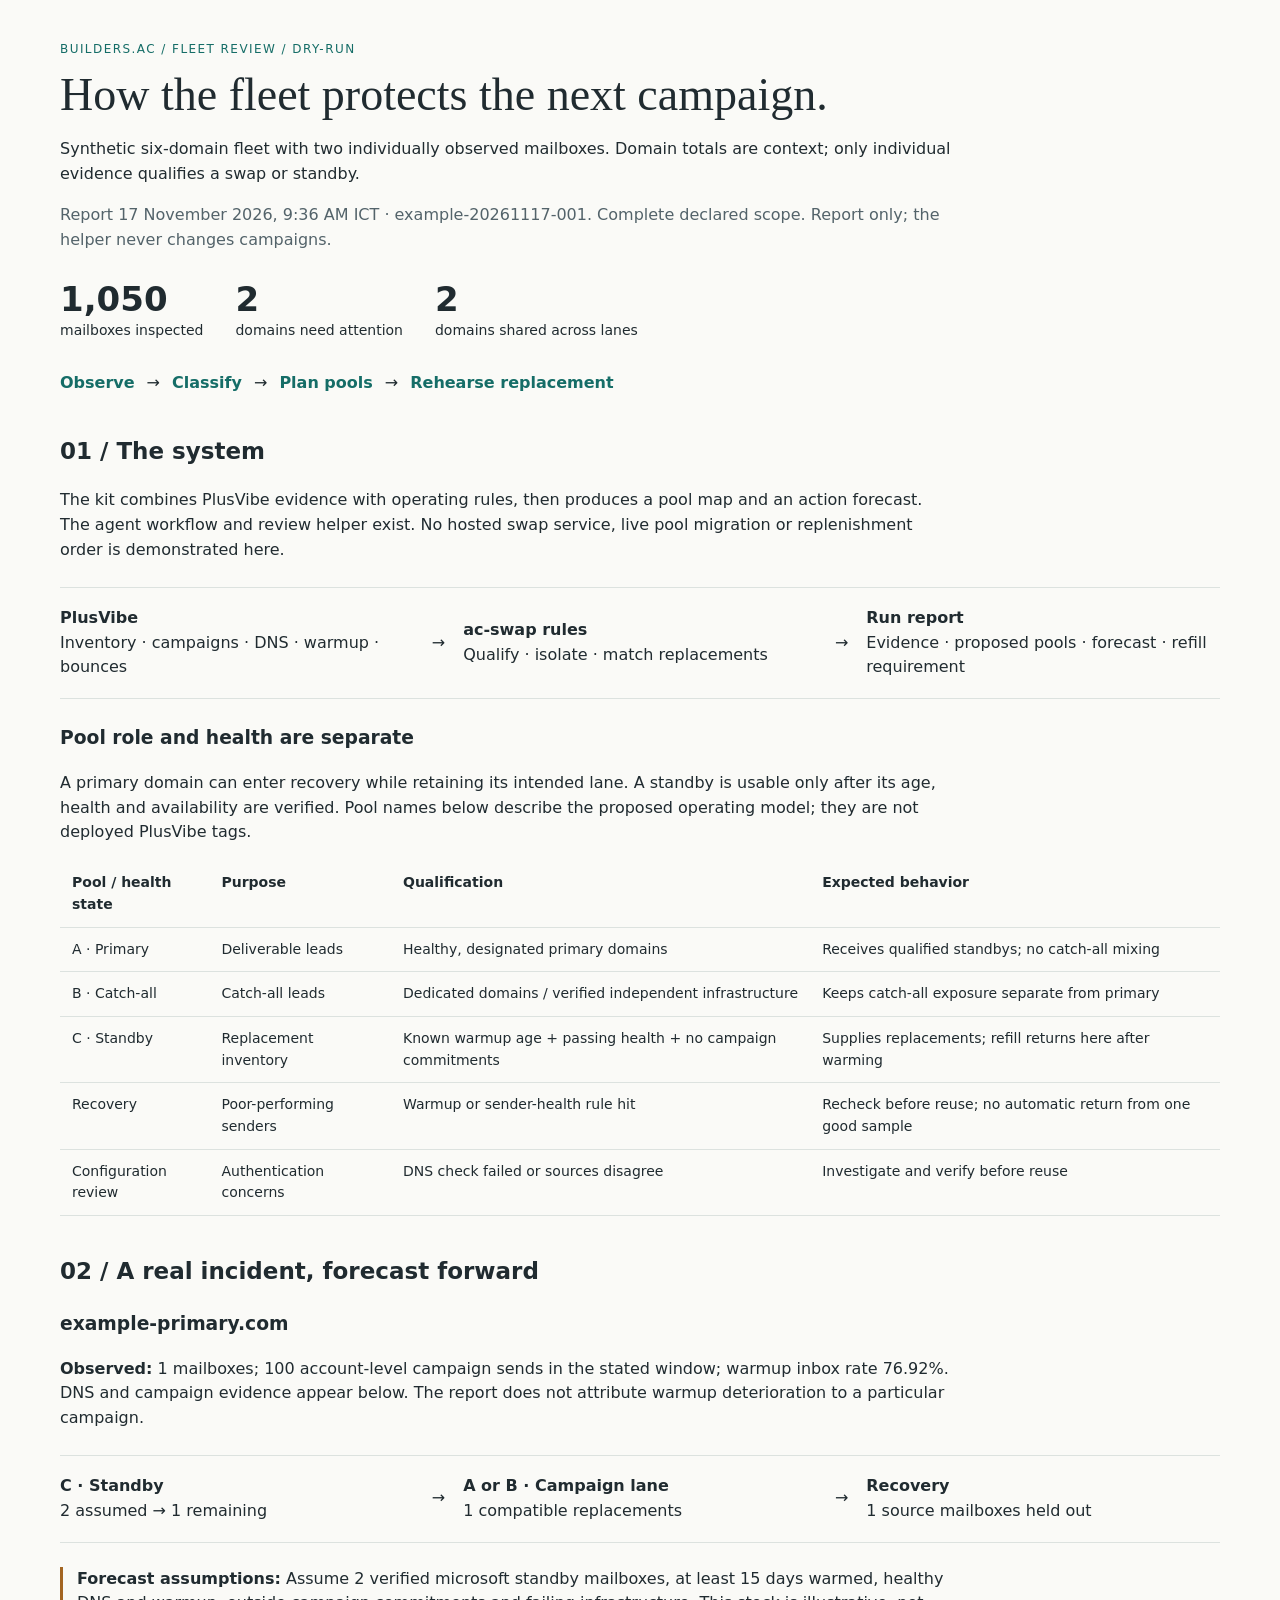
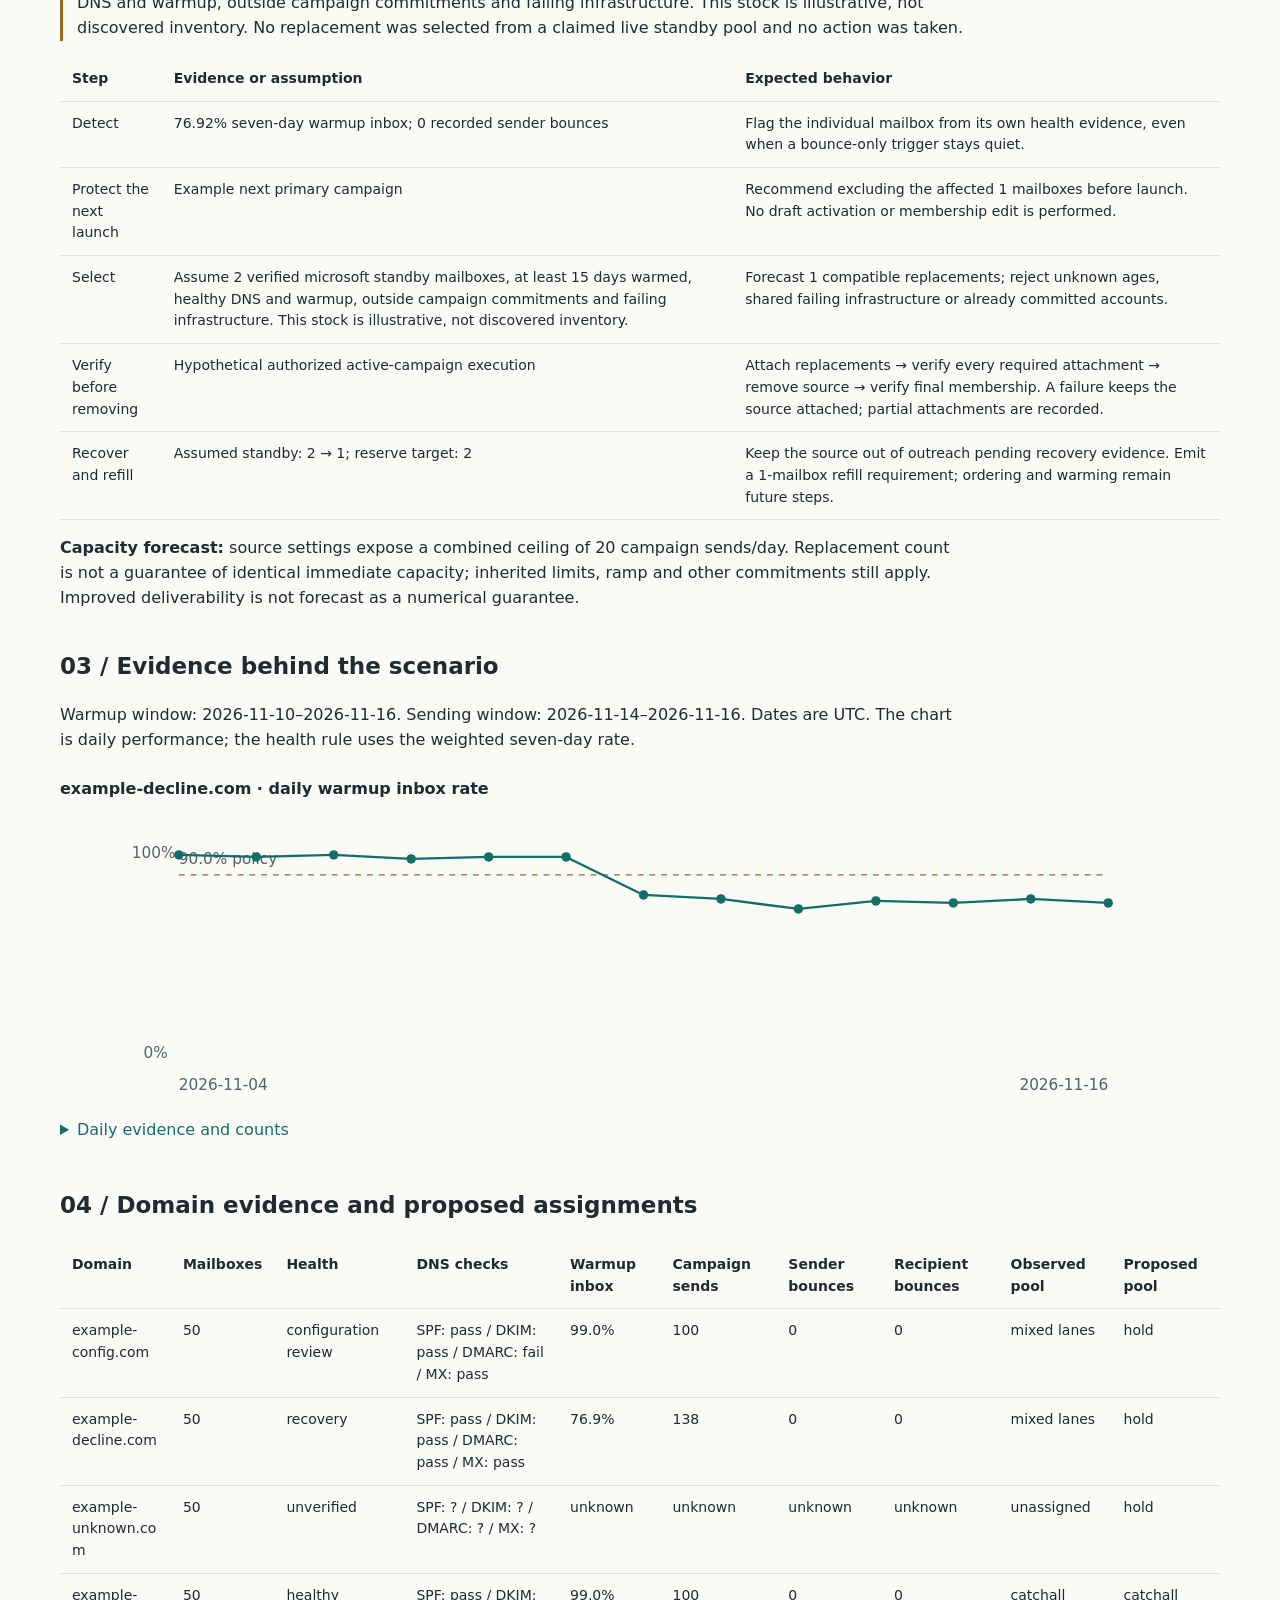
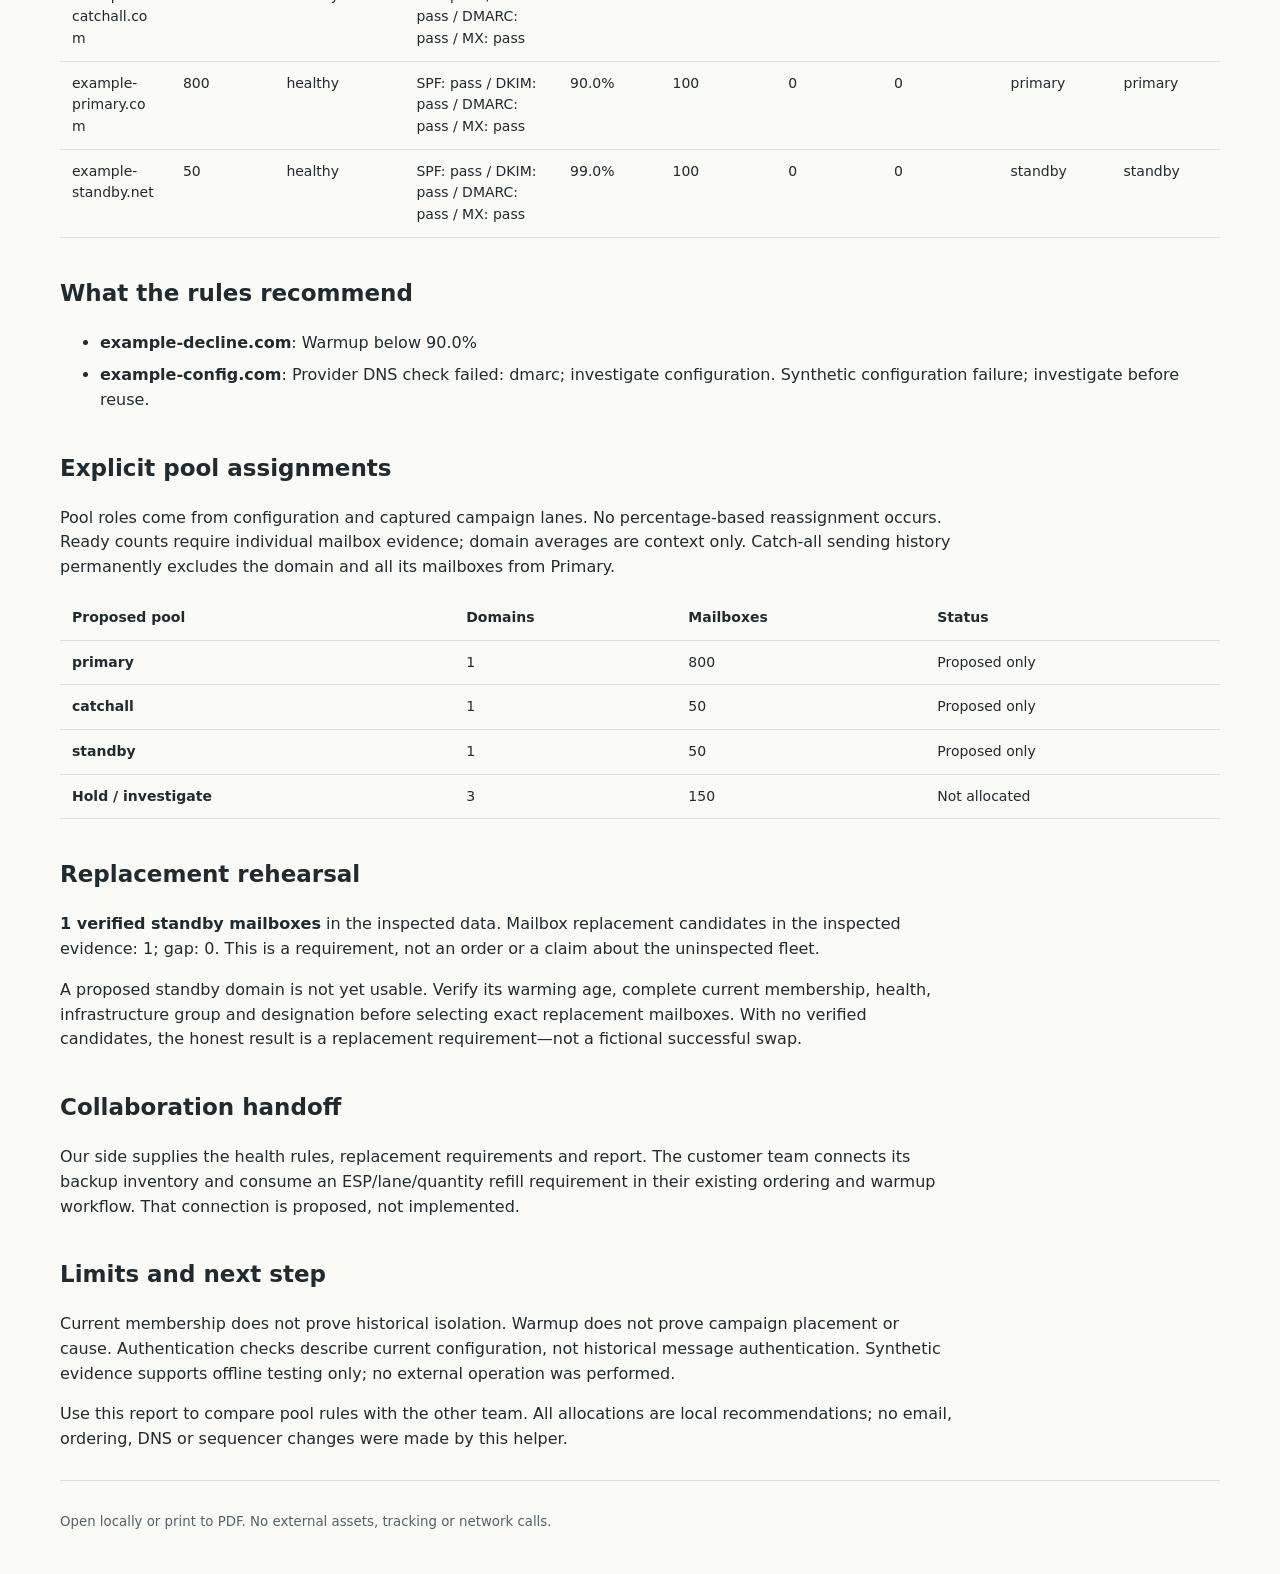
==== commit caa27e6d: "fix: enforce mailbox swap policy and permanent catch-all isolation" ====
--- a/examples/swap/report.html
+++ b/examples/swap/report.html
@@ -1 +1 @@
-<!doctype html><html lang="en"><head><meta charset="utf-8"><meta name="viewport" content="width=device-width,initial-scale=1"><meta http-equiv="Content-Security-Policy" content="default-src 'none'; style-src 'unsafe-inline'; img-src data:; base-uri 'none'"><title>Fleet review · example-20261117-001</title><style>body{font:16px/1.55 system-ui,sans-serif;color:#202b30;background:#fafaf7;margin:0}main{max-width:1160px;margin:auto;padding:40px 24px}h1{font-size:clamp(28px,5vw,46px);line-height:1.15;margin:10px 0 16px}h2{margin-top:38px;font-size:23px}h1{font-family:Georgia,serif;font-weight:500}.system-flow{display:flex;align-items:center;gap:18px;flex-wrap:wrap;margin:24px 0;padding:18px 0;border-top:1px solid #dce2df;border-bottom:1px solid #dce2df}.system-flow div{flex:1;min-width:190px}.assumption{border-left:3px solid #a36522;padding-left:14px}p{max-width:88ch}small,.muted{color:#53636a}.label{font-size:12px;text-transform:uppercase;letter-spacing:.12em;color:#156d67}.metrics{display:flex;gap:32px;flex-wrap:wrap;margin:28px 0}.metrics strong{display:block;font-size:34px;line-height:1.1}.metrics span{font-size:14px}table{border-collapse:collapse;width:100%;font-size:14px;text-align:left}th,td{padding:11px 12px;border-bottom:1px solid #dce2df;vertical-align:top}th{font-weight:600}td:first-child{overflow-wrap:anywhere}.table-wrap{overflow-x:auto}figure{margin:24px 0}figcaption{font-weight:600}svg{width:100%;height:auto;max-height:300px}svg text{font:13px system-ui;fill:#53636a}.flow{display:flex;gap:12px;flex-wrap:wrap;align-items:center;margin:20px 0}.flow b{color:#156d67}li{margin-bottom:8px}summary{cursor:pointer;color:#156d67;padding:8px 0}a{color:#156d67}hr{border:0;border-top:1px solid #dce2df;margin:28px 0}@media(max-width:600px){main{padding:24px 14px}.metrics{gap:20px}th,td{padding:8px}svg text{font-size:15px}}@media print{body{background:white}main{padding:0}.table-wrap{overflow:visible}table{font-size:10px}th,td{padding:5px}details{display:block}}</style></head><body><main><div class="label">builders.ac / fleet review / dry-run</div><h1>How the fleet protects the next campaign.</h1><p>Synthetic six-domain fleet. Every name, identifier and observation is illustrative.</p><p class="muted">Report 17 November 2026, 9:36 AM ICT · example-20261117-001. Complete declared scope. Report only; the helper never changes campaigns.</p><div class="metrics"><div><strong>1,050</strong><span>mailboxes inspected</span></div><div><strong>2</strong><span>domains need attention</span></div><div><strong>2</strong><span>domains shared across lanes</span></div></div><div class="flow"><b>Observe</b><span>→</span><b>Classify</b><span>→</span><b>Plan pools</b><span>→</span><b>Rehearse replacement</b></div><section id="system"><h2>01 / The system</h2><p>The kit combines PlusVibe evidence with operating rules, then produces a pool map and an action forecast. The agent workflow and review helper exist. No hosted swap service, live pool migration or replenishment order is demonstrated here.</p><div class="system-flow" aria-label="System flow"><div><b>PlusVibe</b><br>Inventory · campaigns · DNS · warmup · bounces</div><span aria-hidden="true">→</span><div><b>ac-swap rules</b><br>Qualify · isolate · match replacements</div><span aria-hidden="true">→</span><div><b>Run report</b><br>Evidence · proposed pools · forecast · refill requirement</div></div><h3>Pool role and health are separate</h3><p>A primary domain can enter recovery while retaining its intended lane. A standby is usable only after its age, health and availability are verified. Pool names below describe the proposed operating model; they are not deployed PlusVibe tags.</p><div class="table-wrap"><table><thead><tr><th>Pool / health state</th><th>Purpose</th><th>Qualification</th><th>Expected behavior</th></tr></thead><tbody><tr><td>A · Primary</td><td>Deliverable leads</td><td>Healthy, designated primary domains</td><td>Receives qualified standbys; no catch-all mixing</td></tr><tr><td>B · Catch-all</td><td>Catch-all leads</td><td>Dedicated domains / verified independent infrastructure</td><td>Keeps catch-all exposure separate from primary</td></tr><tr><td>C · Standby</td><td>Replacement inventory</td><td>Known warmup age + passing health + no campaign commitments</td><td>Supplies replacements; refill returns here after warming</td></tr><tr><td>Recovery</td><td>Poor-performing senders</td><td>Warmup or sender-health rule hit</td><td>Recheck before reuse; no automatic return from one good sample</td></tr><tr><td>Configuration review</td><td>Authentication concerns</td><td>DNS check failed or sources disagree</td><td>Investigate and verify before reuse</td></tr></tbody></table></div></section><section id="scenario"><h2>02 / A real incident, forecast forward</h2><h3>example-decline.com</h3><p><strong>Observed:</strong> 50 mailboxes; 138 account-level campaign sends in the stated window; warmup inbox rate 76.86%. DNS and campaign evidence appear below. The report does not attribute warmup deterioration to a particular campaign.</p><div class="system-flow" aria-label="Forecast pool transitions"><div><b>C · Standby</b><br>100 assumed → 50 remaining</div><span aria-hidden="true">→</span><div><b>A or B · Campaign lane</b><br>50 compatible replacements</div><span aria-hidden="true">→</span><div><b>Recovery</b><br>50 source mailboxes held out</div></div><p class="assumption"><strong>Forecast assumptions:</strong> Assume 100 verified microsoft standby mailboxes, at least 15 days warmed, healthy DNS and warmup, outside campaign commitments and failing infrastructure. This stock is illustrative, not discovered inventory. No replacement was selected from a claimed live standby pool and no action was taken.</p><div class="table-wrap"><table><thead><tr><th>Step</th><th>Evidence or assumption</th><th>Expected behavior</th></tr></thead><tbody><tr><td>Detect</td><td>76.86% seven-day warmup inbox; 0 recorded sender bounces</td><td>Flag the domain from health evidence, even when a bounce-only trigger stays quiet.</td></tr><tr><td>Protect the next launch</td><td>Example next primary campaign</td><td>Recommend excluding the affected 50 mailboxes before launch. No draft activation or membership edit is performed.</td></tr><tr><td>Select</td><td>Assume 100 verified microsoft standby mailboxes, at least 15 days warmed, healthy DNS and warmup, outside campaign commitments and failing infrastructure. This stock is illustrative, not discovered inventory.</td><td>Forecast 50 compatible replacements; reject unknown ages, shared failing infrastructure or already committed accounts.</td></tr><tr><td>Verify before removing</td><td>Hypothetical authorized active-campaign execution</td><td>Attach replacements → verify every required attachment → remove source → verify final membership. A failure keeps the source attached; partial attachments are recorded.</td></tr><tr><td>Recover and refill</td><td>Assumed standby: 100 → 50; reserve target: 95</td><td>Keep the source out of outreach pending recovery evidence. Emit a 45-mailbox refill requirement; ordering and warming remain future steps.</td></tr></tbody></table></div><p><strong>Capacity forecast:</strong> source settings expose a combined ceiling of 100 campaign sends/day. Replacement count is not a guarantee of identical immediate capacity; inherited limits, ramp and other commitments still apply. Improved deliverability is not forecast as a numerical guarantee.</p></section><h2>03 / Evidence behind the scenario</h2><p>Warmup window: 2026-11-10–2026-11-16. Sending window: 2026-11-14–2026-11-16. Dates are UTC. The chart is daily performance; the health rule uses the weighted seven-day rate.</p><figure><figcaption>example-decline.com · daily warmup inbox rate</figcaption><svg viewBox="0 0 880 255" role="img" aria-label="example-decline.com daily warmup inbox rate; dashed line is the policy threshold"><line x1="48" y1="62" x2="838" y2="62" stroke="#a36522" stroke-dasharray="5 5"/><text x="48" y="53">90.0% policy</text><text x="8" y="48">100%</text><text x="18" y="218">0%</text><line x1="48" y1="45" x2="113.83333333333333" y2="46.69999999999999" stroke="#156d67" stroke-width="2"/><line x1="113.83333333333333" y1="46.69999999999999" x2="179.66666666666666" y2="45" stroke="#156d67" stroke-width="2"/><line x1="179.66666666666666" y1="45" x2="245.5" y2="48.400000000000006" stroke="#156d67" stroke-width="2"/><line x1="245.5" y1="48.400000000000006" x2="311.3333333333333" y2="46.69999999999999" stroke="#156d67" stroke-width="2"/><line x1="311.3333333333333" y1="46.69999999999999" x2="377.1666666666667" y2="46.69999999999999" stroke="#156d67" stroke-width="2"/><line x1="377.1666666666667" y1="46.69999999999999" x2="443" y2="79" stroke="#156d67" stroke-width="2"/><line x1="443" y1="79" x2="508.83333333333337" y2="82.4" stroke="#156d67" stroke-width="2"/><line x1="508.83333333333337" y1="82.4" x2="574.6666666666666" y2="90.9" stroke="#156d67" stroke-width="2"/><line x1="574.6666666666666" y1="90.9" x2="640.5" y2="84.1" stroke="#156d67" stroke-width="2"/><line x1="640.5" y1="84.1" x2="706.3333333333334" y2="85.80000000000001" stroke="#156d67" stroke-width="2"/><line x1="706.3333333333334" y1="85.80000000000001" x2="772.1666666666666" y2="82.4" stroke="#156d67" stroke-width="2"/><line x1="772.1666666666666" y1="82.4" x2="838" y2="85.80000000000001" stroke="#156d67" stroke-width="2"/><circle cx="48" cy="45" r="4" fill="#156d67"><title>2026-11-04: 100.0%; 500 inbox, 0 spam</title></circle><circle cx="113.83333333333333" cy="46.69999999999999" r="4" fill="#156d67"><title>2026-11-05: 99.0%; 495 inbox, 5 spam</title></circle><circle cx="179.66666666666666" cy="45" r="4" fill="#156d67"><title>2026-11-06: 100.0%; 500 inbox, 0 spam</title></circle><circle cx="245.5" cy="48.400000000000006" r="4" fill="#156d67"><title>2026-11-07: 98.0%; 490 inbox, 10 spam</title></circle><circle cx="311.3333333333333" cy="46.69999999999999" r="4" fill="#156d67"><title>2026-11-08: 99.0%; 495 inbox, 5 spam</title></circle><circle cx="377.1666666666667" cy="46.69999999999999" r="4" fill="#156d67"><title>2026-11-09: 99.0%; 495 inbox, 5 spam</title></circle><circle cx="443" cy="79" r="4" fill="#156d67"><title>2026-11-10: 80.0%; 400 inbox, 100 spam</title></circle><circle cx="508.83333333333337" cy="82.4" r="4" fill="#156d67"><title>2026-11-11: 78.0%; 390 inbox, 110 spam</title></circle><circle cx="574.6666666666666" cy="90.9" r="4" fill="#156d67"><title>2026-11-12: 73.0%; 365 inbox, 135 spam</title></circle><circle cx="640.5" cy="84.1" r="4" fill="#156d67"><title>2026-11-13: 77.0%; 385 inbox, 115 spam</title></circle><circle cx="706.3333333333334" cy="85.80000000000001" r="4" fill="#156d67"><title>2026-11-14: 76.0%; 380 inbox, 120 spam</title></circle><circle cx="772.1666666666666" cy="82.4" r="4" fill="#156d67"><title>2026-11-15: 78.0%; 390 inbox, 110 spam</title></circle><circle cx="838" cy="85.80000000000001" r="4" fill="#156d67"><title>2026-11-16: 76.0%; 380 inbox, 120 spam</title></circle><text x="48" y="245">2026-11-04</text><text x="838" y="245" text-anchor="end">2026-11-16</text></svg><details><summary>Daily evidence and counts</summary><table><thead><tr><th>Date UTC</th><th>Inbox</th><th>Spam</th><th>Unclassified</th><th>Inbox rate</th></tr></thead><tbody><tr><td>2026-11-04</td><td>500</td><td>0</td><td>0</td><td>100.0%</td></tr><tr><td>2026-11-05</td><td>495</td><td>5</td><td>0</td><td>99.0%</td></tr><tr><td>2026-11-06</td><td>500</td><td>0</td><td>0</td><td>100.0%</td></tr><tr><td>2026-11-07</td><td>490</td><td>10</td><td>0</td><td>98.0%</td></tr><tr><td>2026-11-08</td><td>495</td><td>5</td><td>0</td><td>99.0%</td></tr><tr><td>2026-11-09</td><td>495</td><td>5</td><td>0</td><td>99.0%</td></tr><tr><td>2026-11-10</td><td>400</td><td>100</td><td>0</td><td>80.0%</td></tr><tr><td>2026-11-11</td><td>390</td><td>110</td><td>0</td><td>78.0%</td></tr><tr><td>2026-11-12</td><td>365</td><td>135</td><td>0</td><td>73.0%</td></tr><tr><td>2026-11-13</td><td>385</td><td>115</td><td>0</td><td>77.0%</td></tr><tr><td>2026-11-14</td><td>380</td><td>120</td><td>0</td><td>76.0%</td></tr><tr><td>2026-11-15</td><td>390</td><td>110</td><td>0</td><td>78.0%</td></tr><tr><td>2026-11-16</td><td>380</td><td>120</td><td>0</td><td>76.0%</td></tr></tbody></table></details></figure><h2>04 / Domain evidence and proposed assignments</h2><div class="table-wrap"><table><thead><tr><th>Domain</th><th>Mailboxes</th><th>Health</th><th>DNS checks</th><th>Warmup inbox</th><th>Campaign sends</th><th>Sender bounces</th><th>Recipient bounces</th><th>Observed pool</th><th>Proposed pool</th></tr></thead><tbody><tr><td>example-config.com</td><td>50</td><td>configuration review</td><td>SPF: pass / DKIM: pass / DMARC: fail / MX: pass</td><td>99.0%</td><td>100</td><td>0</td><td>0</td><td>mixed lanes</td><td>hold</td></tr><tr><td>example-decline.com</td><td>50</td><td>recovery</td><td>SPF: pass / DKIM: pass / DMARC: pass / MX: pass</td><td>76.9%</td><td>138</td><td>0</td><td>0</td><td>mixed lanes</td><td>hold</td></tr><tr><td>example-unknown.com</td><td>50</td><td>unverified</td><td>SPF: ? / DKIM: ? / DMARC: ? / MX: ?</td><td>unknown</td><td>unknown</td><td>unknown</td><td>unknown</td><td>unassigned</td><td>hold</td></tr><tr><td>example-catchall.com</td><td>50</td><td>healthy</td><td>SPF: pass / DKIM: pass / DMARC: pass / MX: pass</td><td>99.0%</td><td>100</td><td>0</td><td>0</td><td>catchall</td><td>standby</td></tr><tr><td>example-primary.com</td><td>800</td><td>healthy</td><td>SPF: pass / DKIM: pass / DMARC: pass / MX: pass</td><td>99.0%</td><td>100</td><td>0</td><td>0</td><td>primary</td><td>catchall</td></tr><tr><td>example-standby.net</td><td>50</td><td>healthy</td><td>SPF: pass / DKIM: pass / DMARC: pass / MX: pass</td><td>99.0%</td><td>100</td><td>0</td><td>0</td><td>standby</td><td>standby</td></tr></tbody></table></div><h2>What the rules recommend</h2><ul><li><strong>example-decline.com</strong>: Warmup below 90.0%</li><li><strong>example-config.com</strong>: Provider DNS check failed: dmarc; investigate configuration. Synthetic configuration failure; investigate before reuse.</li></ul><h2>A provisional pool map</h2><p>Healthy, unassigned domains are sorted by name within each ESP. 10.0% are reserved for a hypothetical standby lane and 20.0% for catch-all; the remainder is primary. These are domain-count planning assumptions. Existing configured assignments are preserved. Infrastructure-group separation still needs verification.</p><table><thead><tr><th>Proposed pool</th><th>Domains</th><th>Mailboxes</th><th>Status</th></tr></thead><tbody><tr><th>primary</th><td>0</td><td>0</td><td>Proposed only</td></tr><tr><th>catchall</th><td>1</td><td>800</td><td>Proposed only</td></tr><tr><th>standby</th><td>2</td><td>100</td><td>Proposed only</td></tr><tr><th>Hold / investigate</th><td>3</td><td>150</td><td>Not allocated</td></tr></tbody></table><h2>Replacement rehearsal</h2><p><strong>50 verified standby mailboxes</strong> in the inspected data. Reserve target for covered campaign inventory: 95; gap: 45. This is a requirement, not an order or a claim about the uninspected fleet.</p><p>A proposed standby domain is not yet usable. Verify its warming age, complete current membership, health, infrastructure group and designation before selecting exact replacement mailboxes. With no verified candidates, the honest result is a replacement requirement—not a fictional successful swap.</p><h2>Collaboration handoff</h2><p>Our side supplies the health rules, replacement requirements and report. The customer team connects its backup inventory and consume an ESP/lane/quantity refill requirement in their existing ordering and warmup workflow. That connection is proposed, not implemented.</p><h2>Limits and next step</h2><p>Current membership does not prove historical isolation. Warmup does not prove campaign placement or cause. Authentication checks describe current configuration, not historical message authentication. Synthetic evidence supports offline testing only; no external operation was performed.</p><p>Use this report to compare pool rules with the other team. All allocations are local recommendations; no email, ordering, DNS or sequencer changes were made by this helper.</p><hr><small>Open locally or print to PDF. No external assets, tracking or network calls.</small></main></body></html>
+<!doctype html><html lang="en"><head><meta charset="utf-8"><meta name="viewport" content="width=device-width,initial-scale=1"><meta http-equiv="Content-Security-Policy" content="default-src 'none'; style-src 'unsafe-inline'; img-src data:; base-uri 'none'"><title>Fleet review · example-20261117-001</title><style>body{font:16px/1.55 system-ui,sans-serif;color:#202b30;background:#fafaf7;margin:0}main{max-width:1160px;margin:auto;padding:40px 24px}h1{font-size:clamp(28px,5vw,46px);line-height:1.15;margin:10px 0 16px}h2{margin-top:38px;font-size:23px}h1{font-family:Georgia,serif;font-weight:500}.system-flow{display:flex;align-items:center;gap:18px;flex-wrap:wrap;margin:24px 0;padding:18px 0;border-top:1px solid #dce2df;border-bottom:1px solid #dce2df}.system-flow div{flex:1;min-width:190px}.assumption{border-left:3px solid #a36522;padding-left:14px}p{max-width:88ch}small,.muted{color:#53636a}.label{font-size:12px;text-transform:uppercase;letter-spacing:.12em;color:#156d67}.metrics{display:flex;gap:32px;flex-wrap:wrap;margin:28px 0}.metrics strong{display:block;font-size:34px;line-height:1.1}.metrics span{font-size:14px}table{border-collapse:collapse;width:100%;font-size:14px;text-align:left}th,td{padding:11px 12px;border-bottom:1px solid #dce2df;vertical-align:top}th{font-weight:600}td:first-child{overflow-wrap:anywhere}.table-wrap{overflow-x:auto}figure{margin:24px 0}figcaption{font-weight:600}svg{width:100%;height:auto;max-height:300px}svg text{font:13px system-ui;fill:#53636a}.flow{display:flex;gap:12px;flex-wrap:wrap;align-items:center;margin:20px 0}.flow b{color:#156d67}li{margin-bottom:8px}summary{cursor:pointer;color:#156d67;padding:8px 0}a{color:#156d67}hr{border:0;border-top:1px solid #dce2df;margin:28px 0}@media(max-width:600px){main{padding:24px 14px}.metrics{gap:20px}th,td{padding:8px}svg text{font-size:15px}}@media print{body{background:white}main{padding:0}.table-wrap{overflow:visible}table{font-size:10px}th,td{padding:5px}details{display:block}}</style></head><body><main><div class="label">builders.ac / fleet review / dry-run</div><h1>How the fleet protects the next campaign.</h1><p>Synthetic six-domain fleet with two individually observed mailboxes. Domain totals are context; only individual evidence qualifies a swap or standby.</p><p class="muted">Report 17 November 2026, 9:36 AM ICT · example-20261117-001. Complete declared scope. Report only; the helper never changes campaigns.</p><div class="metrics"><div><strong>1,050</strong><span>mailboxes inspected</span></div><div><strong>2</strong><span>domains need attention</span></div><div><strong>2</strong><span>domains shared across lanes</span></div></div><div class="flow"><b>Observe</b><span>→</span><b>Classify</b><span>→</span><b>Plan pools</b><span>→</span><b>Rehearse replacement</b></div><section id="system"><h2>01 / The system</h2><p>The kit combines PlusVibe evidence with operating rules, then produces a pool map and an action forecast. The agent workflow and review helper exist. No hosted swap service, live pool migration or replenishment order is demonstrated here.</p><div class="system-flow" aria-label="System flow"><div><b>PlusVibe</b><br>Inventory · campaigns · DNS · warmup · bounces</div><span aria-hidden="true">→</span><div><b>ac-swap rules</b><br>Qualify · isolate · match replacements</div><span aria-hidden="true">→</span><div><b>Run report</b><br>Evidence · proposed pools · forecast · refill requirement</div></div><h3>Pool role and health are separate</h3><p>A primary domain can enter recovery while retaining its intended lane. A standby is usable only after its age, health and availability are verified. Pool names below describe the proposed operating model; they are not deployed PlusVibe tags.</p><div class="table-wrap"><table><thead><tr><th>Pool / health state</th><th>Purpose</th><th>Qualification</th><th>Expected behavior</th></tr></thead><tbody><tr><td>A · Primary</td><td>Deliverable leads</td><td>Healthy, designated primary domains</td><td>Receives qualified standbys; no catch-all mixing</td></tr><tr><td>B · Catch-all</td><td>Catch-all leads</td><td>Dedicated domains / verified independent infrastructure</td><td>Keeps catch-all exposure separate from primary</td></tr><tr><td>C · Standby</td><td>Replacement inventory</td><td>Known warmup age + passing health + no campaign commitments</td><td>Supplies replacements; refill returns here after warming</td></tr><tr><td>Recovery</td><td>Poor-performing senders</td><td>Warmup or sender-health rule hit</td><td>Recheck before reuse; no automatic return from one good sample</td></tr><tr><td>Configuration review</td><td>Authentication concerns</td><td>DNS check failed or sources disagree</td><td>Investigate and verify before reuse</td></tr></tbody></table></div></section><section id="scenario"><h2>02 / A real incident, forecast forward</h2><h3>example-primary.com</h3><p><strong>Observed:</strong> 1 mailboxes; 100 account-level campaign sends in the stated window; warmup inbox rate 76.92%. DNS and campaign evidence appear below. The report does not attribute warmup deterioration to a particular campaign.</p><div class="system-flow" aria-label="Forecast pool transitions"><div><b>C · Standby</b><br>2 assumed → 1 remaining</div><span aria-hidden="true">→</span><div><b>A or B · Campaign lane</b><br>1 compatible replacements</div><span aria-hidden="true">→</span><div><b>Recovery</b><br>1 source mailboxes held out</div></div><p class="assumption"><strong>Forecast assumptions:</strong> Assume 2 verified microsoft standby mailboxes, at least 15 days warmed, healthy DNS and warmup, outside campaign commitments and failing infrastructure. This stock is illustrative, not discovered inventory. No replacement was selected from a claimed live standby pool and no action was taken.</p><div class="table-wrap"><table><thead><tr><th>Step</th><th>Evidence or assumption</th><th>Expected behavior</th></tr></thead><tbody><tr><td>Detect</td><td>76.92% seven-day warmup inbox; 0 recorded sender bounces</td><td>Flag the individual mailbox from its own health evidence, even when a bounce-only trigger stays quiet.</td></tr><tr><td>Protect the next launch</td><td>Example next primary campaign</td><td>Recommend excluding the affected 1 mailboxes before launch. No draft activation or membership edit is performed.</td></tr><tr><td>Select</td><td>Assume 2 verified microsoft standby mailboxes, at least 15 days warmed, healthy DNS and warmup, outside campaign commitments and failing infrastructure. This stock is illustrative, not discovered inventory.</td><td>Forecast 1 compatible replacements; reject unknown ages, shared failing infrastructure or already committed accounts.</td></tr><tr><td>Verify before removing</td><td>Hypothetical authorized active-campaign execution</td><td>Attach replacements → verify every required attachment → remove source → verify final membership. A failure keeps the source attached; partial attachments are recorded.</td></tr><tr><td>Recover and refill</td><td>Assumed standby: 2 → 1; reserve target: 2</td><td>Keep the source out of outreach pending recovery evidence. Emit a 1-mailbox refill requirement; ordering and warming remain future steps.</td></tr></tbody></table></div><p><strong>Capacity forecast:</strong> source settings expose a combined ceiling of 20 campaign sends/day. Replacement count is not a guarantee of identical immediate capacity; inherited limits, ramp and other commitments still apply. Improved deliverability is not forecast as a numerical guarantee.</p></section><h2>03 / Evidence behind the scenario</h2><p>Warmup window: 2026-11-10–2026-11-16. Sending window: 2026-11-14–2026-11-16. Dates are UTC. The chart is daily performance; the health rule uses the weighted seven-day rate.</p><figure><figcaption>example-decline.com · daily warmup inbox rate</figcaption><svg viewBox="0 0 880 255" role="img" aria-label="example-decline.com daily warmup inbox rate; dashed line is the policy threshold"><line x1="48" y1="62" x2="838" y2="62" stroke="#a36522" stroke-dasharray="5 5"/><text x="48" y="53">90.0% policy</text><text x="8" y="48">100%</text><text x="18" y="218">0%</text><line x1="48" y1="45" x2="113.83333333333333" y2="46.69999999999999" stroke="#156d67" stroke-width="2"/><line x1="113.83333333333333" y1="46.69999999999999" x2="179.66666666666666" y2="45" stroke="#156d67" stroke-width="2"/><line x1="179.66666666666666" y1="45" x2="245.5" y2="48.400000000000006" stroke="#156d67" stroke-width="2"/><line x1="245.5" y1="48.400000000000006" x2="311.3333333333333" y2="46.69999999999999" stroke="#156d67" stroke-width="2"/><line x1="311.3333333333333" y1="46.69999999999999" x2="377.1666666666667" y2="46.69999999999999" stroke="#156d67" stroke-width="2"/><line x1="377.1666666666667" y1="46.69999999999999" x2="443" y2="79" stroke="#156d67" stroke-width="2"/><line x1="443" y1="79" x2="508.83333333333337" y2="82.4" stroke="#156d67" stroke-width="2"/><line x1="508.83333333333337" y1="82.4" x2="574.6666666666666" y2="90.9" stroke="#156d67" stroke-width="2"/><line x1="574.6666666666666" y1="90.9" x2="640.5" y2="84.1" stroke="#156d67" stroke-width="2"/><line x1="640.5" y1="84.1" x2="706.3333333333334" y2="85.80000000000001" stroke="#156d67" stroke-width="2"/><line x1="706.3333333333334" y1="85.80000000000001" x2="772.1666666666666" y2="82.4" stroke="#156d67" stroke-width="2"/><line x1="772.1666666666666" y1="82.4" x2="838" y2="85.80000000000001" stroke="#156d67" stroke-width="2"/><circle cx="48" cy="45" r="4" fill="#156d67"><title>2026-11-04: 100.0%; 500 inbox, 0 spam</title></circle><circle cx="113.83333333333333" cy="46.69999999999999" r="4" fill="#156d67"><title>2026-11-05: 99.0%; 495 inbox, 5 spam</title></circle><circle cx="179.66666666666666" cy="45" r="4" fill="#156d67"><title>2026-11-06: 100.0%; 500 inbox, 0 spam</title></circle><circle cx="245.5" cy="48.400000000000006" r="4" fill="#156d67"><title>2026-11-07: 98.0%; 490 inbox, 10 spam</title></circle><circle cx="311.3333333333333" cy="46.69999999999999" r="4" fill="#156d67"><title>2026-11-08: 99.0%; 495 inbox, 5 spam</title></circle><circle cx="377.1666666666667" cy="46.69999999999999" r="4" fill="#156d67"><title>2026-11-09: 99.0%; 495 inbox, 5 spam</title></circle><circle cx="443" cy="79" r="4" fill="#156d67"><title>2026-11-10: 80.0%; 400 inbox, 100 spam</title></circle><circle cx="508.83333333333337" cy="82.4" r="4" fill="#156d67"><title>2026-11-11: 78.0%; 390 inbox, 110 spam</title></circle><circle cx="574.6666666666666" cy="90.9" r="4" fill="#156d67"><title>2026-11-12: 73.0%; 365 inbox, 135 spam</title></circle><circle cx="640.5" cy="84.1" r="4" fill="#156d67"><title>2026-11-13: 77.0%; 385 inbox, 115 spam</title></circle><circle cx="706.3333333333334" cy="85.80000000000001" r="4" fill="#156d67"><title>2026-11-14: 76.0%; 380 inbox, 120 spam</title></circle><circle cx="772.1666666666666" cy="82.4" r="4" fill="#156d67"><title>2026-11-15: 78.0%; 390 inbox, 110 spam</title></circle><circle cx="838" cy="85.80000000000001" r="4" fill="#156d67"><title>2026-11-16: 76.0%; 380 inbox, 120 spam</title></circle><text x="48" y="245">2026-11-04</text><text x="838" y="245" text-anchor="end">2026-11-16</text></svg><details><summary>Daily evidence and counts</summary><table><thead><tr><th>Date UTC</th><th>Inbox</th><th>Spam</th><th>Unclassified</th><th>Inbox rate</th></tr></thead><tbody><tr><td>2026-11-04</td><td>500</td><td>0</td><td>0</td><td>100.0%</td></tr><tr><td>2026-11-05</td><td>495</td><td>5</td><td>0</td><td>99.0%</td></tr><tr><td>2026-11-06</td><td>500</td><td>0</td><td>0</td><td>100.0%</td></tr><tr><td>2026-11-07</td><td>490</td><td>10</td><td>0</td><td>98.0%</td></tr><tr><td>2026-11-08</td><td>495</td><td>5</td><td>0</td><td>99.0%</td></tr><tr><td>2026-11-09</td><td>495</td><td>5</td><td>0</td><td>99.0%</td></tr><tr><td>2026-11-10</td><td>400</td><td>100</td><td>0</td><td>80.0%</td></tr><tr><td>2026-11-11</td><td>390</td><td>110</td><td>0</td><td>78.0%</td></tr><tr><td>2026-11-12</td><td>365</td><td>135</td><td>0</td><td>73.0%</td></tr><tr><td>2026-11-13</td><td>385</td><td>115</td><td>0</td><td>77.0%</td></tr><tr><td>2026-11-14</td><td>380</td><td>120</td><td>0</td><td>76.0%</td></tr><tr><td>2026-11-15</td><td>390</td><td>110</td><td>0</td><td>78.0%</td></tr><tr><td>2026-11-16</td><td>380</td><td>120</td><td>0</td><td>76.0%</td></tr></tbody></table></details></figure><h2>04 / Domain evidence and proposed assignments</h2><div class="table-wrap"><table><thead><tr><th>Domain</th><th>Mailboxes</th><th>Health</th><th>DNS checks</th><th>Warmup inbox</th><th>Campaign sends</th><th>Sender bounces</th><th>Recipient bounces</th><th>Observed pool</th><th>Proposed pool</th></tr></thead><tbody><tr><td>example-config.com</td><td>50</td><td>configuration review</td><td>SPF: pass / DKIM: pass / DMARC: fail / MX: pass</td><td>99.0%</td><td>100</td><td>0</td><td>0</td><td>mixed lanes</td><td>hold</td></tr><tr><td>example-decline.com</td><td>50</td><td>recovery</td><td>SPF: pass / DKIM: pass / DMARC: pass / MX: pass</td><td>76.9%</td><td>138</td><td>0</td><td>0</td><td>mixed lanes</td><td>hold</td></tr><tr><td>example-unknown.com</td><td>50</td><td>unverified</td><td>SPF: ? / DKIM: ? / DMARC: ? / MX: ?</td><td>unknown</td><td>unknown</td><td>unknown</td><td>unknown</td><td>unassigned</td><td>hold</td></tr><tr><td>example-catchall.com</td><td>50</td><td>healthy</td><td>SPF: pass / DKIM: pass / DMARC: pass / MX: pass</td><td>99.0%</td><td>100</td><td>0</td><td>0</td><td>catchall</td><td>catchall</td></tr><tr><td>example-primary.com</td><td>800</td><td>healthy</td><td>SPF: pass / DKIM: pass / DMARC: pass / MX: pass</td><td>90.0%</td><td>100</td><td>0</td><td>0</td><td>primary</td><td>primary</td></tr><tr><td>example-standby.net</td><td>50</td><td>healthy</td><td>SPF: pass / DKIM: pass / DMARC: pass / MX: pass</td><td>99.0%</td><td>100</td><td>0</td><td>0</td><td>standby</td><td>standby</td></tr></tbody></table></div><h2>What the rules recommend</h2><ul><li><strong>example-decline.com</strong>: Warmup below 90.0%</li><li><strong>example-config.com</strong>: Provider DNS check failed: dmarc; investigate configuration. Synthetic configuration failure; investigate before reuse.</li></ul><h2>Explicit pool assignments</h2><p>Pool roles come from configuration and captured campaign lanes. No percentage-based reassignment occurs. Ready counts require individual mailbox evidence; domain averages are context only. Catch-all sending history permanently excludes the domain and all its mailboxes from Primary.</p><table><thead><tr><th>Proposed pool</th><th>Domains</th><th>Mailboxes</th><th>Status</th></tr></thead><tbody><tr><th>primary</th><td>1</td><td>800</td><td>Proposed only</td></tr><tr><th>catchall</th><td>1</td><td>50</td><td>Proposed only</td></tr><tr><th>standby</th><td>1</td><td>50</td><td>Proposed only</td></tr><tr><th>Hold / investigate</th><td>3</td><td>150</td><td>Not allocated</td></tr></tbody></table><h2>Replacement rehearsal</h2><p><strong>1 verified standby mailboxes</strong> in the inspected data. Mailbox replacement candidates in the inspected evidence: 1; gap: 0. This is a requirement, not an order or a claim about the uninspected fleet.</p><p>A proposed standby domain is not yet usable. Verify its warming age, complete current membership, health, infrastructure group and designation before selecting exact replacement mailboxes. With no verified candidates, the honest result is a replacement requirement—not a fictional successful swap.</p><h2>Collaboration handoff</h2><p>Our side supplies the health rules, replacement requirements and report. The customer team connects its backup inventory and consume an ESP/lane/quantity refill requirement in their existing ordering and warmup workflow. That connection is proposed, not implemented.</p><h2>Limits and next step</h2><p>Current membership does not prove historical isolation. Warmup does not prove campaign placement or cause. Authentication checks describe current configuration, not historical message authentication. Synthetic evidence supports offline testing only; no external operation was performed.</p><p>Use this report to compare pool rules with the other team. All allocations are local recommendations; no email, ordering, DNS or sequencer changes were made by this helper.</p><hr><small>Open locally or print to PDF. No external assets, tracking or network calls.</small></main></body></html>
